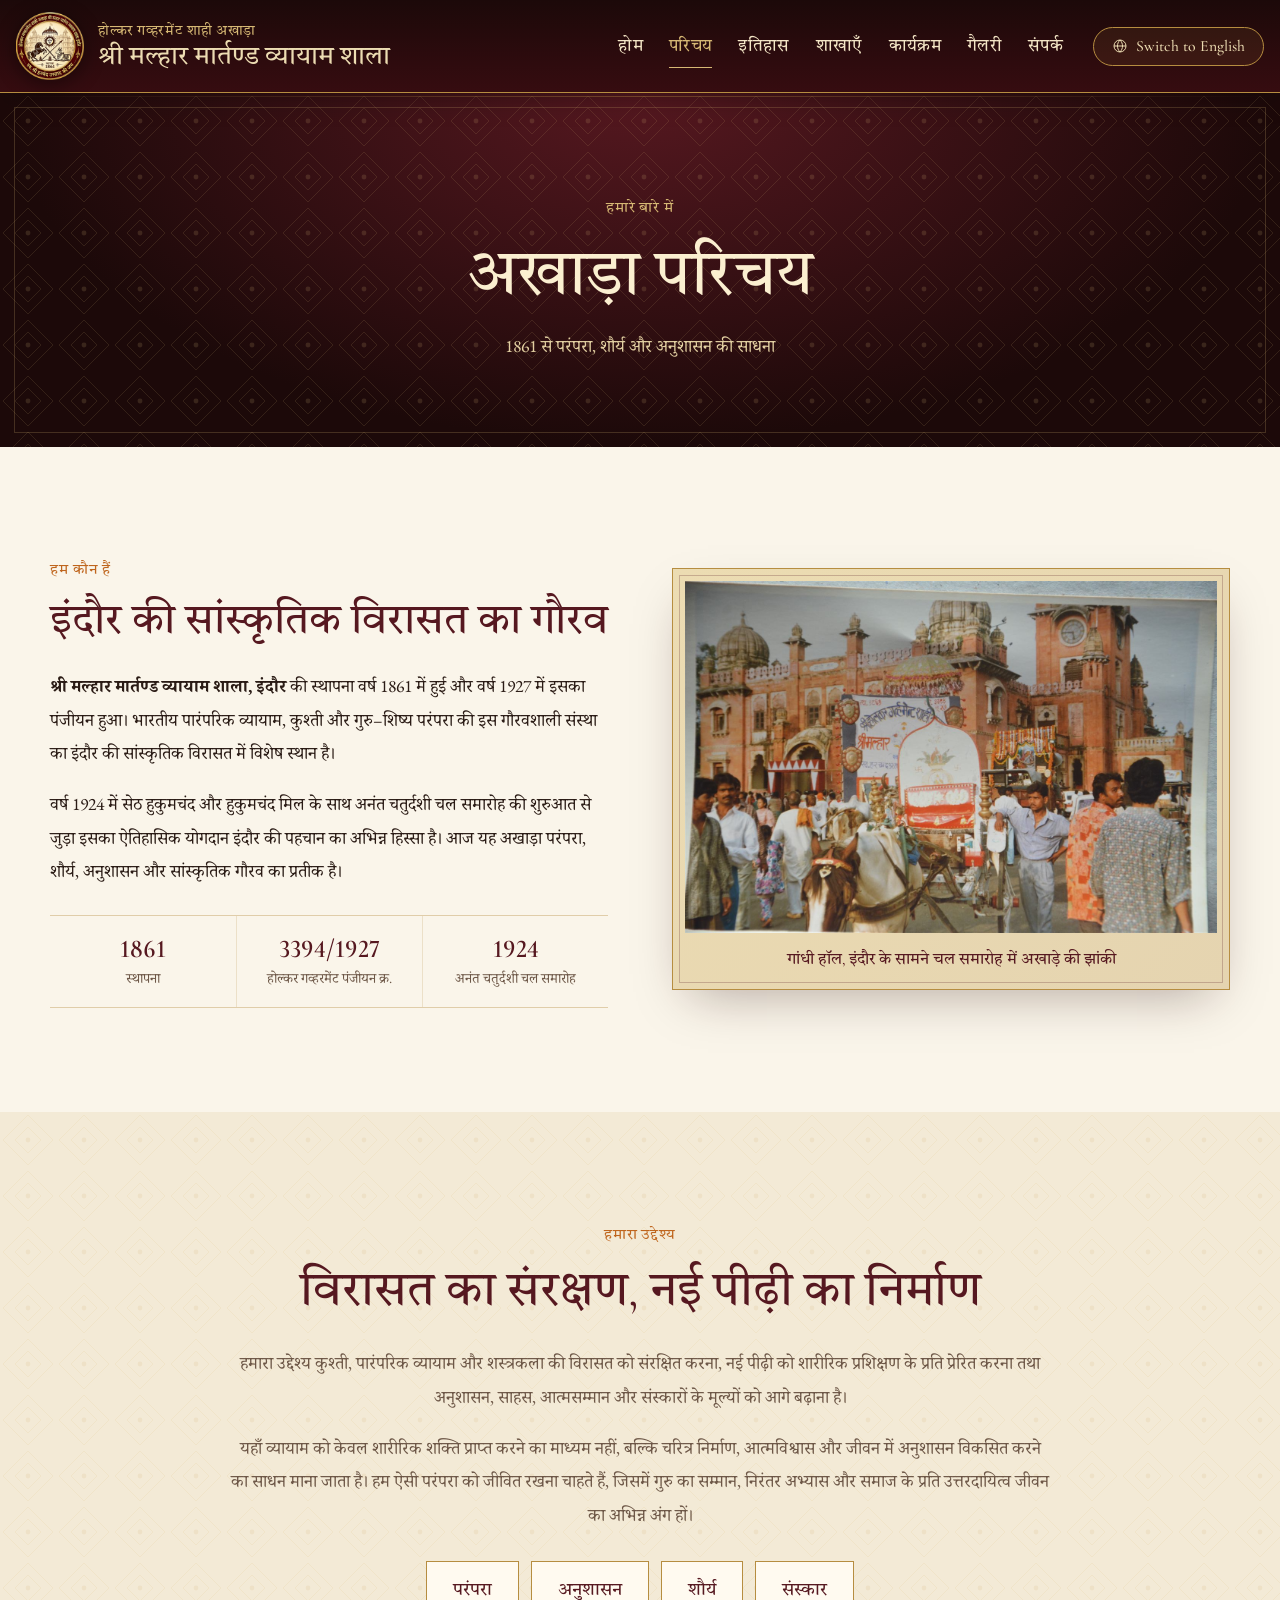
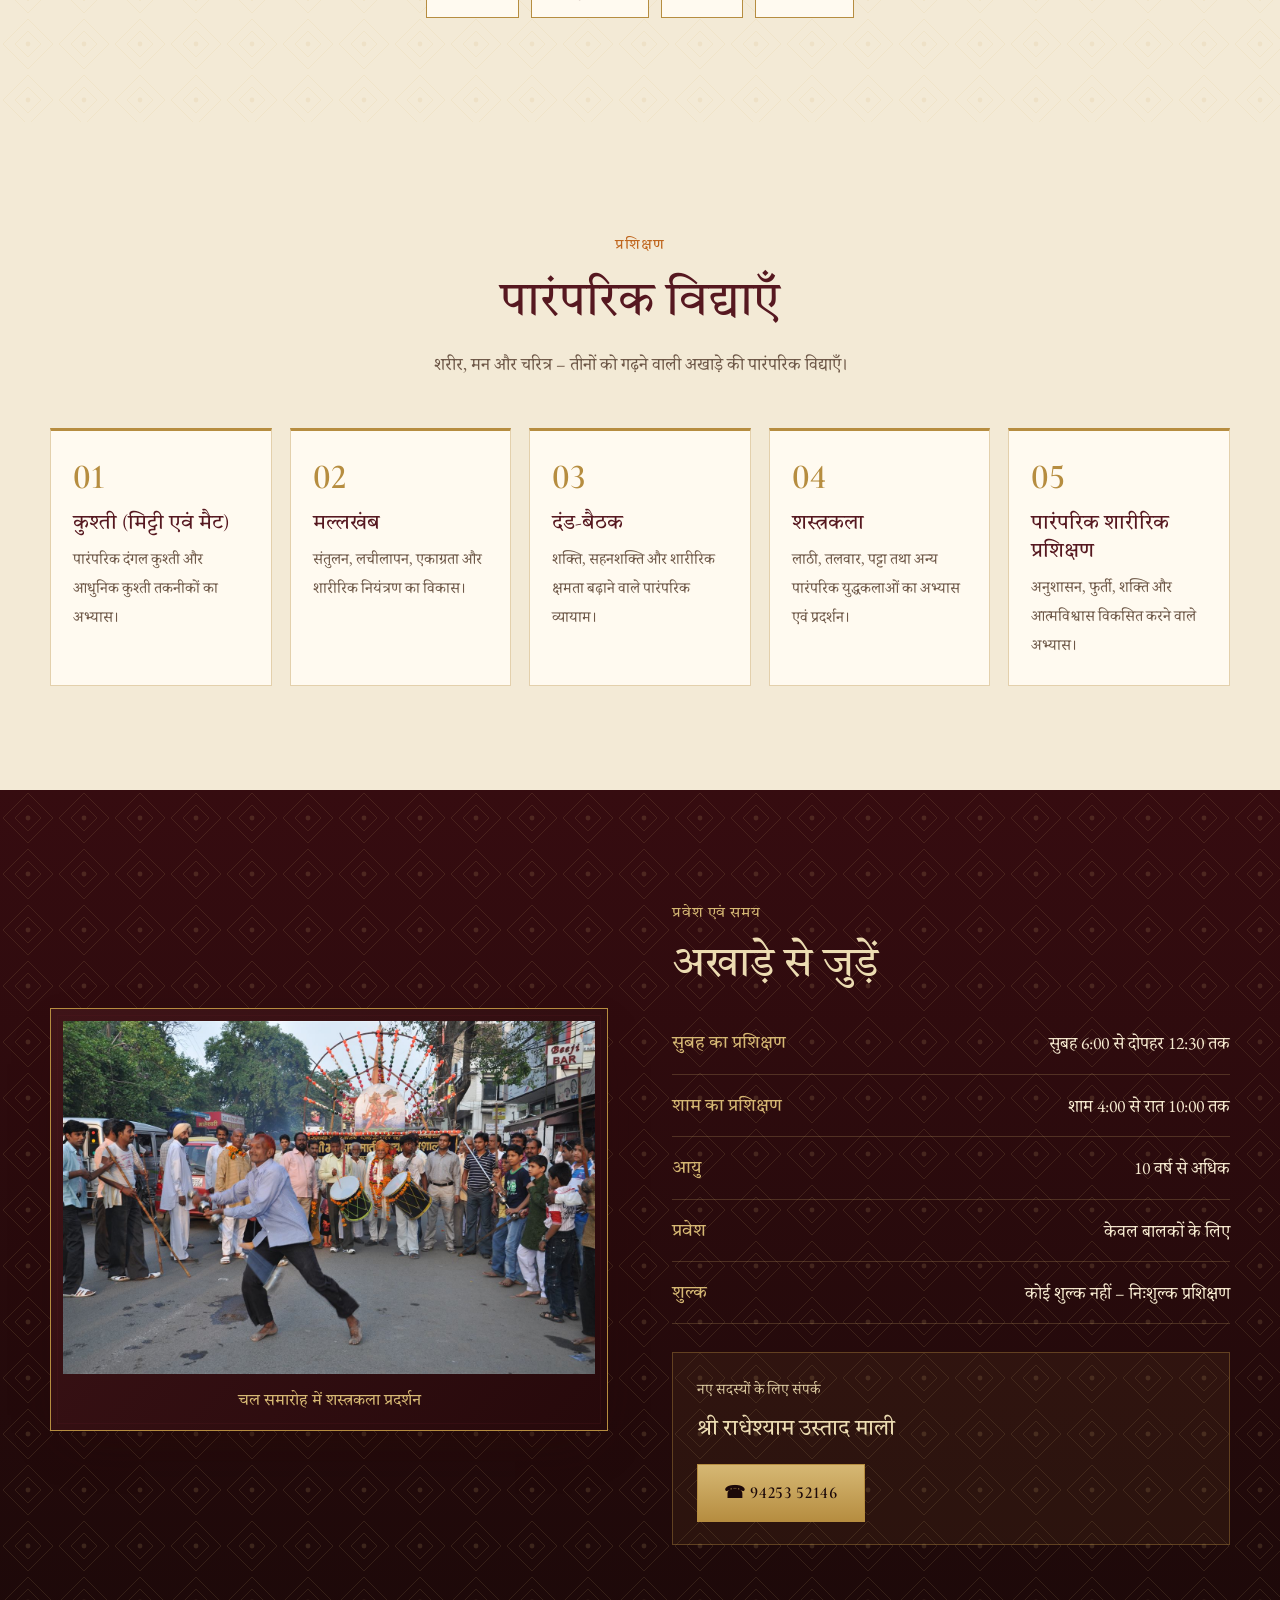
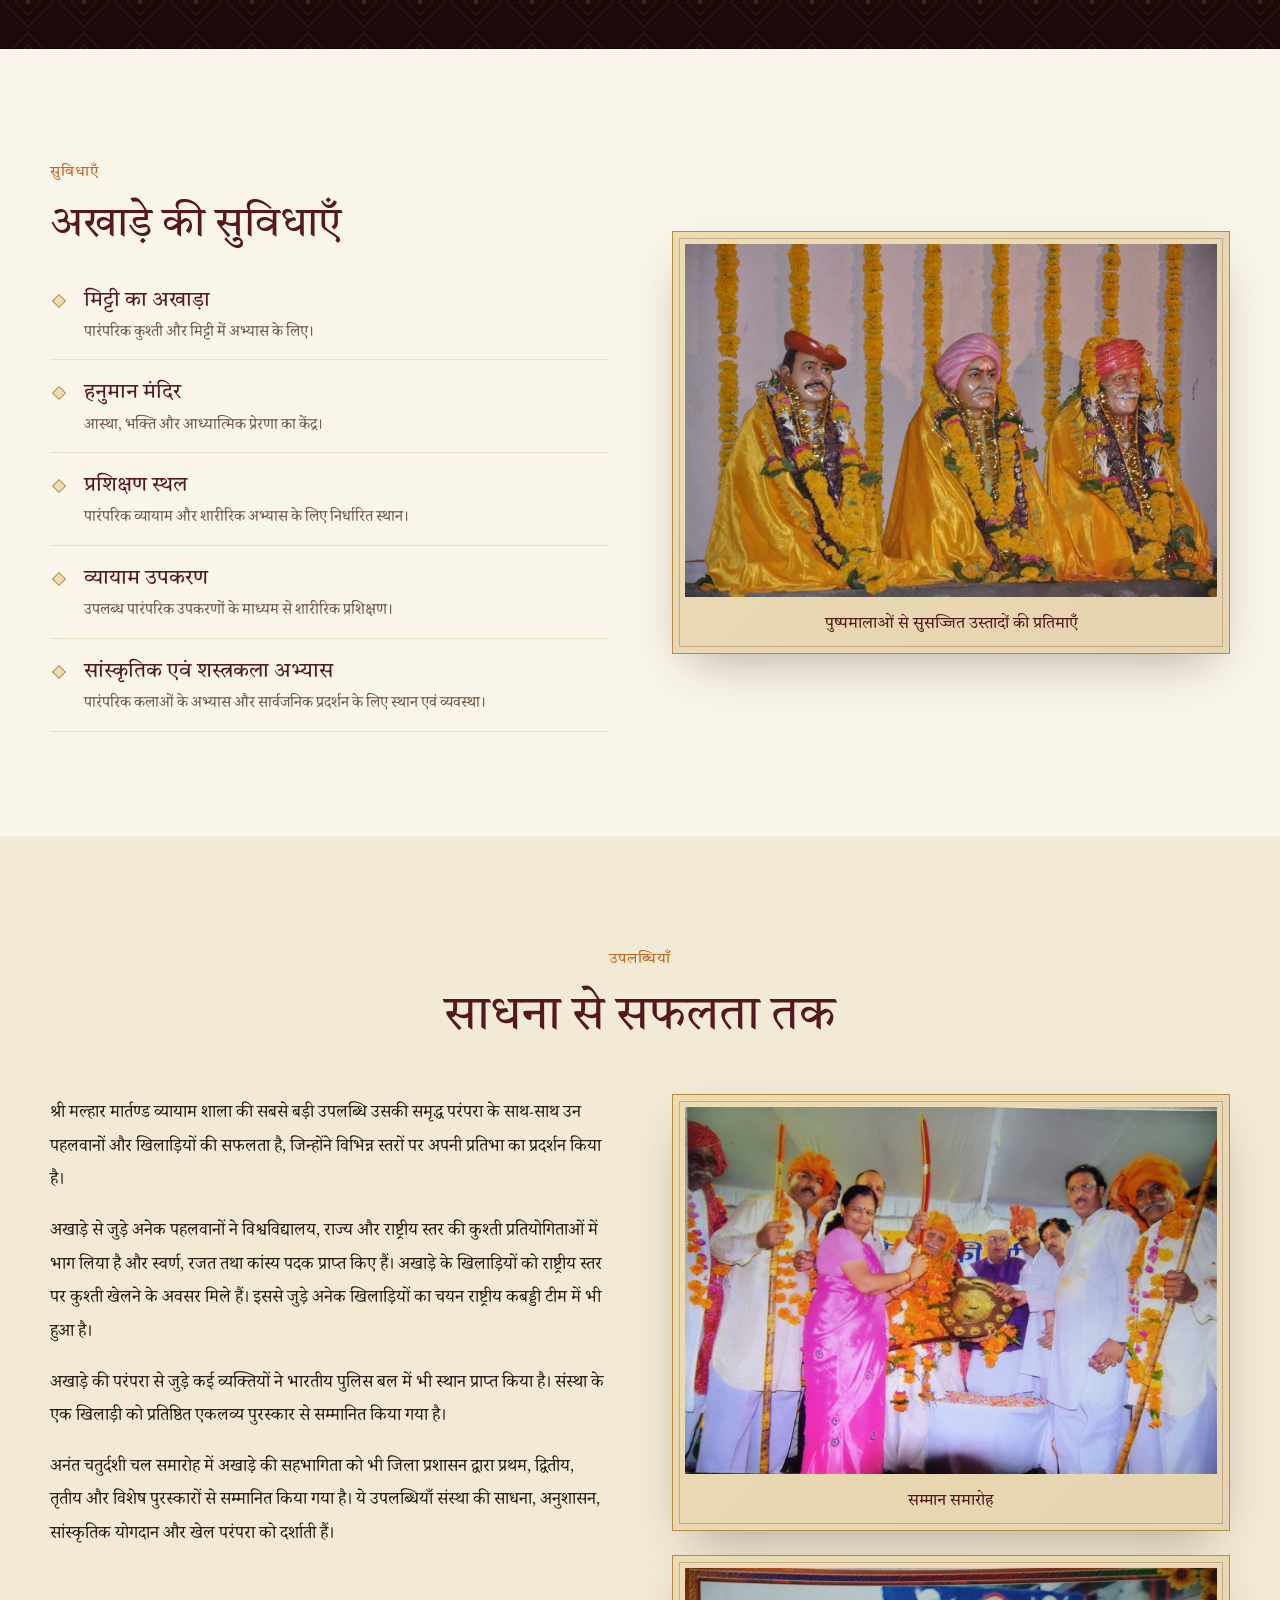
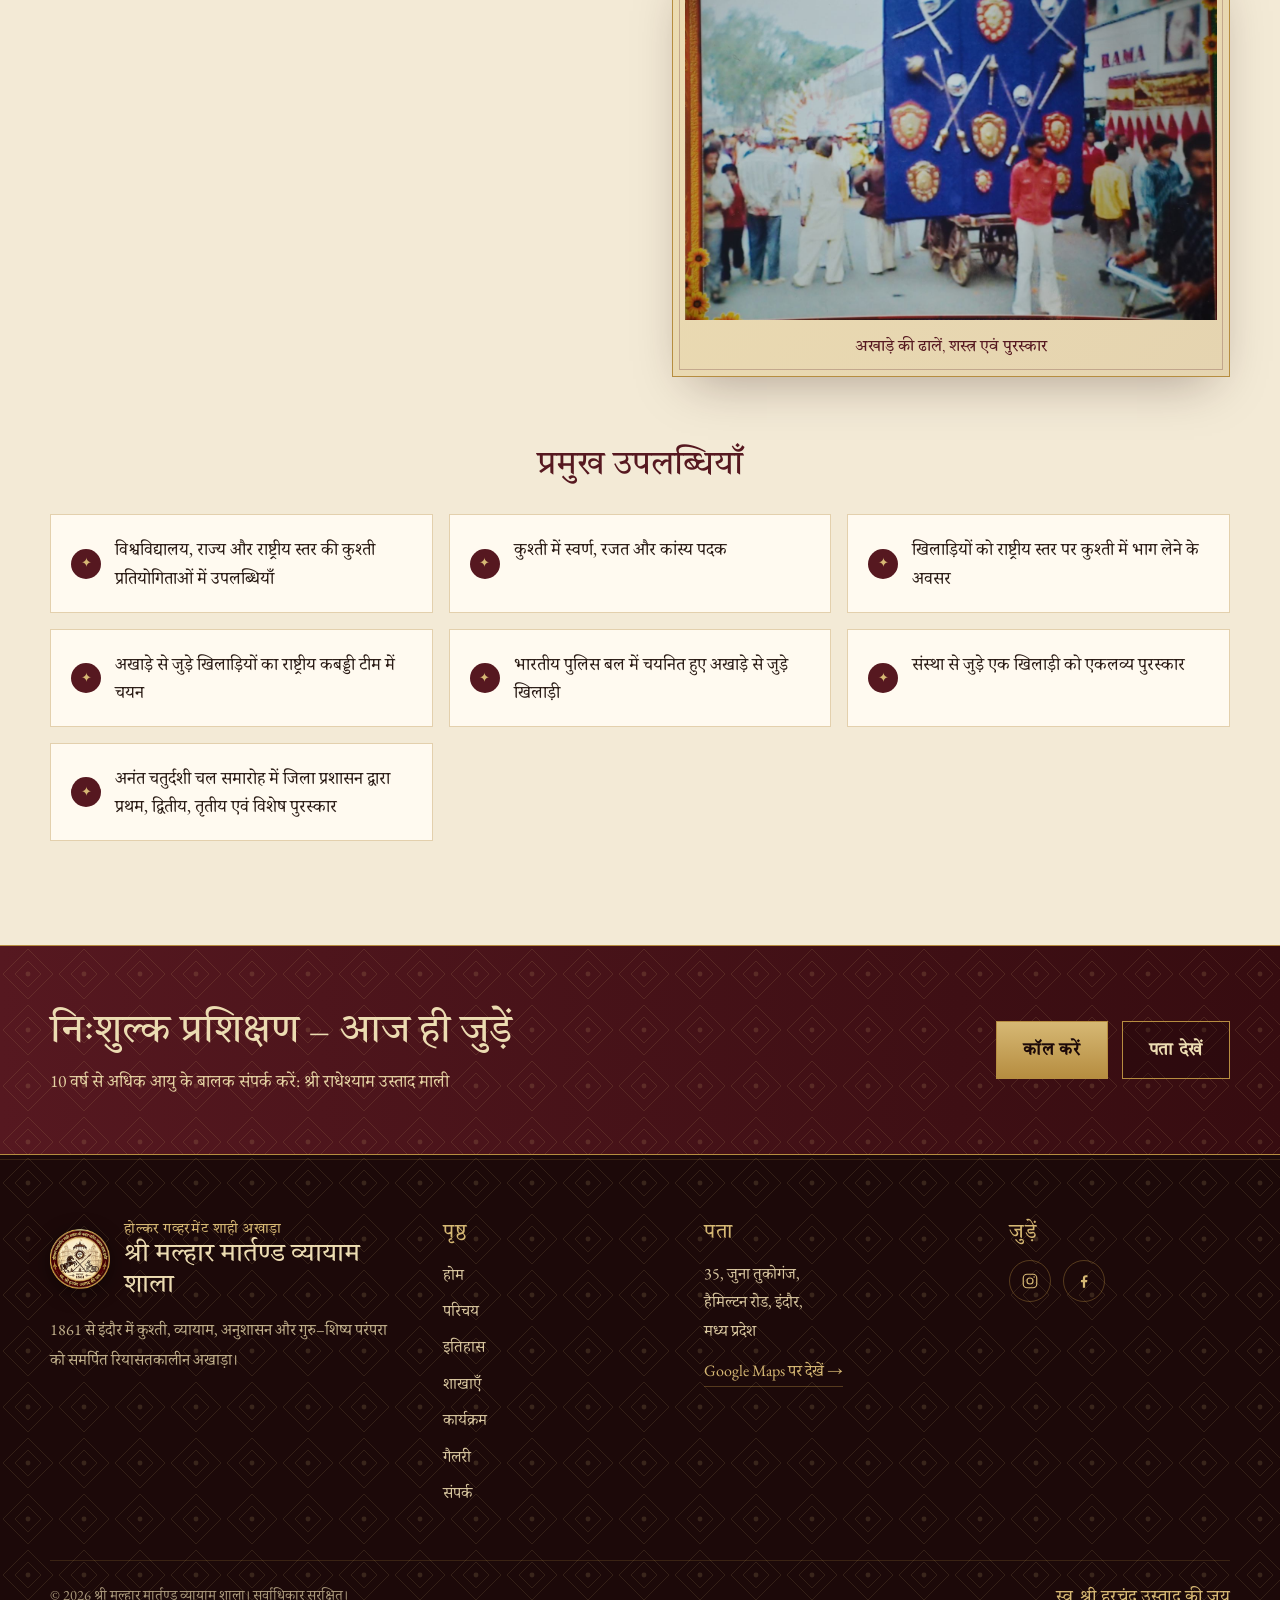
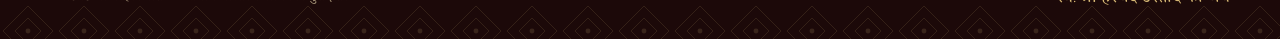
==== about.html @ b566fe7b "Add Shri Malhar Martand Vyayam Shala heritage website Co-Authored-By: Claude Opus 5.5 <noreply@anthr" ====
<!doctype html>
<html lang="hi">
<head>
<meta charset="utf-8">
<meta name="viewport" content="width=device-width, initial-scale=1">
<title>परिचय | About – Shri Malhar Martand Vyayam Shala, Indore</title>
<meta name="description" content="श्री मल्हार मार्तण्ड व्यायाम शाला का परिचय – अनुशासन, शक्ति और संस्कार की परंपरा। About the Holkar-era traditional akhada of Indore.">
<meta name="robots" content="index, follow">
<meta name="theme-color" content="#1c0909">
<meta property="og:type" content="website">
<meta property="og:site_name" content="Shri Malhar Martand Vyayam Shala">
<meta property="og:locale" content="hi_IN">
<meta property="og:locale:alternate" content="en_IN">
<meta property="og:title" content="परिचय | About – Shri Malhar Martand Vyayam Shala, Indore">
<meta property="og:description" content="श्री मल्हार मार्तण्ड व्यायाम शाला का परिचय – अनुशासन, शक्ति और संस्कार की परंपरा। About the Holkar-era traditional akhada of Indore.">
<meta property="og:image" content="assets/emblem.png">
<meta name="twitter:card" content="summary">
<link rel="icon" type="image/png" sizes="64x64" href="assets/emblem-64.png">
<link rel="apple-touch-icon" href="assets/emblem-192.png">
<script>try{var l=new URLSearchParams(location.search).get("lang")||localStorage.getItem("mmvs-language");if(l==="en")document.documentElement.lang="en"}catch(e){}</script>
<link rel="preconnect" href="https://fonts.googleapis.com">
<link rel="preconnect" href="https://fonts.gstatic.com" crossorigin>
<link href="https://fonts.googleapis.com/css2?family=Cormorant+Garamond:ital,wght@0,500;0,600;0,700;1,500&family=EB+Garamond:ital,wght@0,400;0,500;1,400&family=Noto+Serif+Devanagari:wght@400;500;600&family=Tiro+Devanagari+Hindi&display=swap" rel="stylesheet">
<link rel="stylesheet" href="assets/styles.css">
</head>
<body>
<a class="skip-link" href="#main"><span class="lang-hi">मुख्य सामग्री पर जाएँ</span><span class="lang-en">Skip to content</span></a>
<header class="site-header">
 <div class="header-inner">
  <a class="brand" href="index.html">
    <img src="assets/emblem-192.png" width="68" height="68" alt="श्री मल्हार मार्तण्ड व्यायाम शाला – Shri Malhar Martand Vyayam Shala">
    <span class="brand-name">
      <span class="brand-sub"><span class="lang-hi">होल्कर गव्हरमेंट शाही अखाड़ा</span><span class="lang-en">Holkar Government Shahi Akhada</span></span>
      <span class="brand-main"><span class="lang-hi">श्री मल्हार मार्तण्ड व्यायाम शाला</span><span class="lang-en">Shri Malhar Martand Vyayam Shala</span></span>
    </span>
  </a>
  <button class="menu-toggle" aria-expanded="false" aria-controls="site-nav" aria-label="Menu"><span></span><span></span><span></span></button>
  <nav id="site-nav" class="site-nav" aria-label="Main">
   <ul class="nav-list">
    <li><a href="index.html"><span class="lang-hi">होम</span><span class="lang-en">Home</span></a></li>
    <li><a href="about.html"><span class="lang-hi">परिचय</span><span class="lang-en">About</span></a></li>
    <li><a href="history.html"><span class="lang-hi">इतिहास</span><span class="lang-en">History</span></a></li>
    <li><a href="branches.html"><span class="lang-hi">शाखाएँ</span><span class="lang-en">Branches</span></a></li>
    <li><a href="events.html"><span class="lang-hi">कार्यक्रम</span><span class="lang-en">Events</span></a></li>
    <li><a href="gallery.html"><span class="lang-hi">गैलरी</span><span class="lang-en">Gallery</span></a></li>
    <li><a href="contact.html"><span class="lang-hi">संपर्क</span><span class="lang-en">Contact</span></a></li>
   </ul>
   <button class="lang-toggle" type="button" data-lang-toggle><svg viewBox="0 0 24 24" fill="none" stroke="currentColor" stroke-width="1.5" aria-hidden="true"><circle cx="12" cy="12" r="9"/><path d="M3 12h18M12 3c2.5 2.7 3.8 5.7 3.8 9s-1.3 6.3-3.8 9c-2.5-2.7-3.8-5.7-3.8-9S9.5 5.7 12 3z"/></svg><span class="lang-hi">Switch to English</span><span class="lang-en">हिंदी में देखें</span></button>
  </nav>
 </div>
</header>

<main id="main">
<section class="page-hero">
 <div class="container">
  <div class="eyebrow"><span class="lang-hi">हमारे बारे में</span><span class="lang-en">About Us</span></div>
  <h1><span class="lang-hi">अखाड़ा परिचय</span><span class="lang-en">About the Akhada</span></h1>
  <p><span class="lang-hi">1861 से परंपरा, शौर्य और अनुशासन की साधना</span><span class="lang-en">Devoted to tradition, valour and discipline since 1861</span></p>
 </div>
</section>

<section class="section">
 <div class="container grid-2">
  <div>
   <div class="eyebrow"><span class="lang-hi">हम कौन हैं</span><span class="lang-en">Who We Are</span></div>
   <h2><span class="lang-hi">इंदौर की सांस्कृतिक विरासत का गौरव</span><span class="lang-en">A Pride of Indore's Cultural Heritage</span></h2>
   <p><span class="lang-hi"><strong>श्री मल्हार मार्तण्ड व्यायाम शाला, इंदौर</strong> की स्थापना वर्ष 1861 में हुई और वर्ष 1927 में इसका पंजीयन हुआ। भारतीय पारंपरिक व्यायाम, कुश्ती और गुरु–शिष्य परंपरा की इस गौरवशाली संस्था का इंदौर की सांस्कृतिक विरासत में विशेष स्थान है।</span><span class="lang-en"><strong>Shri Malhar Martand Vyayam Shala, Indore</strong> was founded in 1861 and registered in 1927. This proud institution of traditional Indian physical culture, wrestling and the Guru–Shishya tradition holds a special place in Indore's cultural heritage.</span></p>
   <p><span class="lang-hi">वर्ष 1924 में सेठ हुकुमचंद और हुकुमचंद मिल के साथ अनंत चतुर्दशी चल समारोह की शुरुआत से जुड़ा इसका ऐतिहासिक योगदान इंदौर की पहचान का अभिन्न हिस्सा है। आज यह अखाड़ा परंपरा, शौर्य, अनुशासन और सांस्कृतिक गौरव का प्रतीक है।</span><span class="lang-en">Its historic role in starting the Anant Chaturdashi procession in 1924, together with Seth Hukumchand and the Hukumchand Mill, is an inseparable part of Indore's identity. Today the akhada stands as a symbol of tradition, valour, discipline and cultural pride.</span></p>
   <ul class="fact-row">
    <li><strong>1861</strong><span><span class="lang-hi">स्थापना</span><span class="lang-en">Founded</span></span></li>
    <li><strong>3394/1927</strong><span><span class="lang-hi">होल्कर गव्हरमेंट पंजीयन क्र.</span><span class="lang-en">Holkar Govt. Reg. No.</span></span></li>
    <li><strong>1924</strong><span><span class="lang-hi">अनंत चतुर्दशी चल समारोह</span><span class="lang-en">Anant Chaturdashi Procession</span></span></li>
   </ul>
  </div>
  <figure class="image-frame">
   <img src="assets/photos/gandhi-hall-chal-samaroh.jpg" width="1400" height="927" loading="lazy" alt="गांधी हॉल, इंदौर के सामने अखाड़े की झांकी और तांगा – The akhada's float in front of Gandhi Hall, Indore">
   <figcaption><span class="lang-hi">गांधी हॉल, इंदौर के सामने चल समारोह में अखाड़े की झांकी</span><span class="lang-en">The akhada's float at the procession in front of Gandhi Hall, Indore</span></figcaption>
  </figure>
 </div>
</section>

<section class="section mission">
 <div class="container">
  <div class="eyebrow"><span class="lang-hi">हमारा उद्देश्य</span><span class="lang-en">Our Mission</span></div>
  <h2><span class="lang-hi">विरासत का संरक्षण, नई पीढ़ी का निर्माण</span><span class="lang-en">Preserving a Heritage, Shaping a Generation</span></h2>
  <p><span class="lang-hi">हमारा उद्देश्य कुश्ती, पारंपरिक व्यायाम और शस्त्रकला की विरासत को संरक्षित करना, नई पीढ़ी को शारीरिक प्रशिक्षण के प्रति प्रेरित करना तथा अनुशासन, साहस, आत्मसम्मान और संस्कारों के मूल्यों को आगे बढ़ाना है।</span><span class="lang-en">Our aim is to preserve the heritage of wrestling, traditional exercise and shastra kala, to inspire the new generation towards physical training, and to carry forward the values of discipline, courage, self-respect and good character.</span></p>
  <p><span class="lang-hi">यहाँ व्यायाम को केवल शारीरिक शक्ति प्राप्त करने का माध्यम नहीं, बल्कि चरित्र निर्माण, आत्मविश्वास और जीवन में अनुशासन विकसित करने का साधन माना जाता है। हम ऐसी परंपरा को जीवित रखना चाहते हैं, जिसमें गुरु का सम्मान, निरंतर अभ्यास और समाज के प्रति उत्तरदायित्व जीवन का अभिन्न अंग हों।</span><span class="lang-en">Here, exercise is seen not merely as a means to physical strength but as a way to build character, confidence and discipline in life. We wish to keep alive a tradition in which respect for the guru, constant practice and responsibility towards society are an inseparable part of life.</span></p>
  <ul class="values">
   <li><span class="lang-hi">परंपरा</span><span class="lang-en">Tradition</span></li>
   <li><span class="lang-hi">अनुशासन</span><span class="lang-en">Discipline</span></li>
   <li><span class="lang-hi">शौर्य</span><span class="lang-en">Valour</span></li>
   <li><span class="lang-hi">संस्कार</span><span class="lang-en">Values</span></li>
  </ul>
 </div>
</section>

<section class="section section-alt">
 <div class="container">
  <div class="section-title">
   <div class="eyebrow"><span class="lang-hi">प्रशिक्षण</span><span class="lang-en">What We Teach</span></div>
   <h2><span class="lang-hi">पारंपरिक विद्याएँ</span><span class="lang-en">Traditional Disciplines</span></h2>
   <p><span class="lang-hi">शरीर, मन और चरित्र – तीनों को गढ़ने वाली अखाड़े की पारंपरिक विद्याएँ।</span><span class="lang-en">The akhada's traditional disciplines that shape body, mind and character.</span></p>
  </div>
  <div class="event-grid">
   <article class="event-card"><span class="event-no">01</span><h3><span class="lang-hi">कुश्ती (मिट्टी एवं मैट)</span><span class="lang-en">Kushti (Mitti &amp; Mat)</span></h3><p><span class="lang-hi">पारंपरिक दंगल कुश्ती और आधुनिक कुश्ती तकनीकों का अभ्यास।</span><span class="lang-en">Practice of traditional dangal wrestling and modern wrestling techniques.</span></p></article>
   <article class="event-card"><span class="event-no">02</span><h3><span class="lang-hi">मल्लखंब</span><span class="lang-en">Mallakhamb</span></h3><p><span class="lang-hi">संतुलन, लचीलापन, एकाग्रता और शारीरिक नियंत्रण का विकास।</span><span class="lang-en">Develops balance, flexibility, concentration and body control.</span></p></article>
   <article class="event-card"><span class="event-no">03</span><h3><span class="lang-hi">दंड-बैठक</span><span class="lang-en">Dand-Baithak</span></h3><p><span class="lang-hi">शक्ति, सहनशक्ति और शारीरिक क्षमता बढ़ाने वाले पारंपरिक व्यायाम।</span><span class="lang-en">Traditional exercises that build strength, stamina and physical capacity.</span></p></article>
   <article class="event-card"><span class="event-no">04</span><h3><span class="lang-hi">शस्त्रकला</span><span class="lang-en">Shastra Kala</span></h3><p><span class="lang-hi">लाठी, तलवार, पट्टा तथा अन्य पारंपरिक युद्धकलाओं का अभ्यास एवं प्रदर्शन।</span><span class="lang-en">Practice and display of lathi, sword, patta and other traditional martial arts.</span></p></article>
   <article class="event-card"><span class="event-no">05</span><h3><span class="lang-hi">पारंपरिक शारीरिक प्रशिक्षण</span><span class="lang-en">Traditional Physical Training</span></h3><p><span class="lang-hi">अनुशासन, फुर्ती, शक्ति और आत्मविश्वास विकसित करने वाले अभ्यास।</span><span class="lang-en">Exercises that build discipline, agility, strength and confidence.</span></p></article>
  </div>
 </div>
</section>

<section class="section section-dark" id="training">
 <div class="container grid-2">
  <figure class="image-frame">
   <img src="assets/photos/shastra-pradarshan-chal-samaroh.jpg" width="1400" height="930" loading="lazy" alt="चल समारोह में अखाड़े का शस्त्रकला प्रदर्शन – Shastra kala demonstration by the akhada during a procession">
   <figcaption><span class="lang-hi">चल समारोह में शस्त्रकला प्रदर्शन</span><span class="lang-en">Shastra kala demonstration during a procession</span></figcaption>
  </figure>
  <div>
   <div class="eyebrow"><span class="lang-hi">प्रवेश एवं समय</span><span class="lang-en">Training &amp; Admission</span></div>
   <h2><span class="lang-hi">अखाड़े से जुड़ें</span><span class="lang-en">Join the Akhada</span></h2>
   <dl class="info-list">
    <div><dt><span class="lang-hi">सुबह का प्रशिक्षण</span><span class="lang-en">Morning Training</span></dt><dd><span class="lang-hi">सुबह 6:00 से दोपहर 12:30 तक</span><span class="lang-en">6:00 AM – 12:30 PM</span></dd></div>
    <div><dt><span class="lang-hi">शाम का प्रशिक्षण</span><span class="lang-en">Evening Training</span></dt><dd><span class="lang-hi">शाम 4:00 से रात 10:00 तक</span><span class="lang-en">4:00 PM – 10:00 PM</span></dd></div>
    <div><dt><span class="lang-hi">आयु</span><span class="lang-en">Age</span></dt><dd><span class="lang-hi">10 वर्ष से अधिक</span><span class="lang-en">Above 10 years</span></dd></div>
    <div><dt><span class="lang-hi">प्रवेश</span><span class="lang-en">Admission</span></dt><dd><span class="lang-hi">केवल बालकों के लिए</span><span class="lang-en">Boys only</span></dd></div>
    <div><dt><span class="lang-hi">शुल्क</span><span class="lang-en">Fees</span></dt><dd><span class="lang-hi">कोई शुल्क नहीं – निःशुल्क प्रशिक्षण</span><span class="lang-en">No fees – training is free</span></dd></div>
   </dl>
   <div class="contact-person">
    <span class="lang-hi">नए सदस्यों के लिए संपर्क</span><span class="lang-en">Contact for new members</span>
    <strong><span class="lang-hi">श्री राधेश्याम उस्ताद माली</span><span class="lang-en">Shri Radheshyam Ustad Mali</span></strong>
    <a class="btn btn-primary" href="tel:+919425352146">☎ 94253 52146</a>
   </div>
  </div>
 </div>
</section>

<section class="section">
 <div class="container grid-2">
  <div>
   <div class="eyebrow"><span class="lang-hi">सुविधाएँ</span><span class="lang-en">Facilities</span></div>
   <h2><span class="lang-hi">अखाड़े की सुविधाएँ</span><span class="lang-en">At the Akhada</span></h2>
   <ul class="feature-list">
    <li><h3><span class="lang-hi">मिट्टी का अखाड़ा</span><span class="lang-en">Mitti Akhada</span></h3><p><span class="lang-hi">पारंपरिक कुश्ती और मिट्टी में अभ्यास के लिए।</span><span class="lang-en">For traditional wrestling and practice in the soil.</span></p></li>
    <li><h3><span class="lang-hi">हनुमान मंदिर</span><span class="lang-en">Hanuman Temple</span></h3><p><span class="lang-hi">आस्था, भक्ति और आध्यात्मिक प्रेरणा का केंद्र।</span><span class="lang-en">A centre of faith, devotion and spiritual inspiration.</span></p></li>
    <li><h3><span class="lang-hi">प्रशिक्षण स्थल</span><span class="lang-en">Training Ground</span></h3><p><span class="lang-hi">पारंपरिक व्यायाम और शारीरिक अभ्यास के लिए निर्धारित स्थान।</span><span class="lang-en">A dedicated space for traditional exercise and physical practice.</span></p></li>
    <li><h3><span class="lang-hi">व्यायाम उपकरण</span><span class="lang-en">Exercise Equipment</span></h3><p><span class="lang-hi">उपलब्ध पारंपरिक उपकरणों के माध्यम से शारीरिक प्रशिक्षण।</span><span class="lang-en">Physical training with the traditional equipment available.</span></p></li>
    <li><h3><span class="lang-hi">सांस्कृतिक एवं शस्त्रकला अभ्यास</span><span class="lang-en">Cultural &amp; Shastra Kala Practice</span></h3><p><span class="lang-hi">पारंपरिक कलाओं के अभ्यास और सार्वजनिक प्रदर्शन के लिए स्थान एवं व्यवस्था।</span><span class="lang-en">Space and arrangements for practising traditional arts and for public demonstrations.</span></p></li>
   </ul>
  </div>
  <figure class="image-frame">
   <img src="assets/photos/ustad-pratimayen.jpg" width="1400" height="930" loading="lazy" alt="पुष्पमालाओं से सजी उस्तादों की प्रतिमाएँ – Garlanded statues of the akhada's Ustads">
   <figcaption><span class="lang-hi">पुष्पमालाओं से सुसज्जित उस्तादों की प्रतिमाएँ</span><span class="lang-en">Garlanded statues of the akhada's Ustads</span></figcaption>
  </figure>
 </div>
</section>

<section class="section section-alt">
 <div class="container">
  <div class="section-title">
   <div class="eyebrow"><span class="lang-hi">उपलब्धियाँ</span><span class="lang-en">Achievements</span></div>
   <h2><span class="lang-hi">साधना से सफलता तक</span><span class="lang-en">From Dedication to Distinction</span></h2>
  </div>
  <div class="grid-2 align-start">
   <div>
    <p><span class="lang-hi">श्री मल्हार मार्तण्ड व्यायाम शाला की सबसे बड़ी उपलब्धि उसकी समृद्ध परंपरा के साथ-साथ उन पहलवानों और खिलाड़ियों की सफलता है, जिन्होंने विभिन्न स्तरों पर अपनी प्रतिभा का प्रदर्शन किया है।</span><span class="lang-en">The greatest achievement of Shri Malhar Martand Vyayam Shala, alongside its rich tradition, is the success of the wrestlers and athletes who have shown their talent at many levels.</span></p>
    <p><span class="lang-hi">अखाड़े से जुड़े अनेक पहलवानों ने विश्वविद्यालय, राज्य और राष्ट्रीय स्तर की कुश्ती प्रतियोगिताओं में भाग लिया है और स्वर्ण, रजत तथा कांस्य पदक प्राप्त किए हैं। अखाड़े के खिलाड़ियों को राष्ट्रीय स्तर पर कुश्ती खेलने के अवसर मिले हैं। इससे जुड़े अनेक खिलाड़ियों का चयन राष्ट्रीय कबड्डी टीम में भी हुआ है।</span><span class="lang-en">Many of the akhada's wrestlers have competed in university, state and national wrestling championships and won gold, silver and bronze medals. Its athletes have had the opportunity to wrestle at the national level, and several have also been selected for the national kabaddi team.</span></p>
    <p><span class="lang-hi">अखाड़े की परंपरा से जुड़े कई व्यक्तियों ने भारतीय पुलिस बल में भी स्थान प्राप्त किया है। संस्था के एक खिलाड़ी को प्रतिष्ठित एकलव्य पुरस्कार से सम्मानित किया गया है।</span><span class="lang-en">Many people from the akhada's tradition have also joined the Indian police forces. One of its athletes has been honoured with the prestigious Eklavya Award.</span></p>
    <p><span class="lang-hi">अनंत चतुर्दशी चल समारोह में अखाड़े की सहभागिता को भी जिला प्रशासन द्वारा प्रथम, द्वितीय, तृतीय और विशेष पुरस्कारों से सम्मानित किया गया है। ये उपलब्धियाँ संस्था की साधना, अनुशासन, सांस्कृतिक योगदान और खेल परंपरा को दर्शाती हैं।</span><span class="lang-en">The akhada's participation in the Anant Chaturdashi procession has also been honoured by the district administration with first, second, third and special prizes. These achievements reflect the institution's dedication, discipline, cultural contribution and sporting tradition.</span></p>
   </div>
   <div class="photo-stack">
    <figure class="image-frame">
     <img src="assets/photos/samman-samaroh.jpg" width="1400" height="965" loading="lazy" alt="सम्मान समारोह में अखाड़े के उस्ताद को ढाल और धनुष भेंट – The akhada's Ustad being felicitated with a shield and bow">
     <figcaption><span class="lang-hi">सम्मान समारोह</span><span class="lang-en">Felicitation ceremony</span></figcaption>
    </figure>
    <figure class="image-frame">
     <img src="assets/photos/puraskar-jhanki.jpg" width="1400" height="927" loading="lazy" alt="अखाड़े की ढालें, शस्त्र और पुरस्कार – The akhada's shields, weapons and trophies on display">
     <figcaption><span class="lang-hi">अखाड़े की ढालें, शस्त्र एवं पुरस्कार</span><span class="lang-en">The akhada's shields, weapons and trophies</span></figcaption>
    </figure>
   </div>
  </div>

  <h3 class="sub-title"><span class="lang-hi">प्रमुख उपलब्धियाँ</span><span class="lang-en">Key Achievements</span></h3>
  <ul class="achievement-grid">
   <li><span class="lang-hi">विश्वविद्यालय, राज्य और राष्ट्रीय स्तर की कुश्ती प्रतियोगिताओं में उपलब्धियाँ</span><span class="lang-en">Achievements in university, state and national wrestling championships</span></li>
   <li><span class="lang-hi">कुश्ती में स्वर्ण, रजत और कांस्य पदक</span><span class="lang-en">Gold, silver and bronze medals in wrestling</span></li>
   <li><span class="lang-hi">खिलाड़ियों को राष्ट्रीय स्तर पर कुश्ती में भाग लेने के अवसर</span><span class="lang-en">Athletes competing in wrestling at the national level</span></li>
   <li><span class="lang-hi">अखाड़े से जुड़े खिलाड़ियों का राष्ट्रीय कबड्डी टीम में चयन</span><span class="lang-en">Athletes selected for the national kabaddi team</span></li>
   <li><span class="lang-hi">भारतीय पुलिस बल में चयनित हुए अखाड़े से जुड़े खिलाड़ी</span><span class="lang-en">Athletes selected into the Indian police forces</span></li>
   <li><span class="lang-hi">संस्था से जुड़े एक खिलाड़ी को एकलव्य पुरस्कार</span><span class="lang-en">An Eklavya Award for one of the akhada's athletes</span></li>
   <li><span class="lang-hi">अनंत चतुर्दशी चल समारोह में जिला प्रशासन द्वारा प्रथम, द्वितीय, तृतीय एवं विशेष पुरस्कार</span><span class="lang-en">First, second, third and special prizes from the district administration at the Anant Chaturdashi procession</span></li>
  </ul>
 </div>
</section>

<section class="cta-band">
 <div class="container cta-inner">
  <div>
   <h2><span class="lang-hi">निःशुल्क प्रशिक्षण – आज ही जुड़ें</span><span class="lang-en">Free Training – Join Today</span></h2>
   <p><span class="lang-hi">10 वर्ष से अधिक आयु के बालक संपर्क करें: श्री राधेश्याम उस्ताद माली</span><span class="lang-en">Boys above 10 years may contact Shri Radheshyam Ustad Mali</span></p>
  </div>
  <div class="btns">
   <a class="btn btn-primary" href="tel:+919425352146"><span class="lang-hi">कॉल करें</span><span class="lang-en">Call Now</span></a>
   <a class="btn btn-ghost" href="contact.html"><span class="lang-hi">पता देखें</span><span class="lang-en">Find Us</span></a>
  </div>
 </div>
</section>
</main>

<footer class="site-footer">
 <div class="container footer-grid">
  <div class="footer-brand">
   <a class="brand" href="index.html">
    <img src="assets/emblem-192.png" width="60" height="60" alt="श्री मल्हार मार्तण्ड व्यायाम शाला – Shri Malhar Martand Vyayam Shala">
    <span class="brand-name">
      <span class="brand-sub"><span class="lang-hi">होल्कर गव्हरमेंट शाही अखाड़ा</span><span class="lang-en">Holkar Government Shahi Akhada</span></span>
      <span class="brand-main"><span class="lang-hi">श्री मल्हार मार्तण्ड व्यायाम शाला</span><span class="lang-en">Shri Malhar Martand Vyayam Shala</span></span>
    </span>
  </a>
   <p><span class="lang-hi">1861 से इंदौर में कुश्ती, व्यायाम, अनुशासन और गुरु–शिष्य परंपरा को समर्पित रियासतकालीन अखाड़ा।</span><span class="lang-en">A princely-era akhada of Indore, devoted since 1861 to wrestling, physical culture, discipline and the guru–shishya tradition.</span></p>
  </div>
  <div>
   <h3><span class="lang-hi">पृष्ठ</span><span class="lang-en">Explore</span></h3>
   <ul class="footer-links">
    <li><a href="index.html"><span class="lang-hi">होम</span><span class="lang-en">Home</span></a></li>
    <li><a href="about.html"><span class="lang-hi">परिचय</span><span class="lang-en">About</span></a></li>
    <li><a href="history.html"><span class="lang-hi">इतिहास</span><span class="lang-en">History</span></a></li>
    <li><a href="branches.html"><span class="lang-hi">शाखाएँ</span><span class="lang-en">Branches</span></a></li>
    <li><a href="events.html"><span class="lang-hi">कार्यक्रम</span><span class="lang-en">Events</span></a></li>
    <li><a href="gallery.html"><span class="lang-hi">गैलरी</span><span class="lang-en">Gallery</span></a></li>
    <li><a href="contact.html"><span class="lang-hi">संपर्क</span><span class="lang-en">Contact</span></a></li>
   </ul>
  </div>
  <div>
   <h3><span class="lang-hi">पता</span><span class="lang-en">Visit Us</span></h3>
   <address><span class="lang-hi">35, जुना तुकोगंज,<br>हैमिल्टन रोड, इंदौर,<br>मध्य प्रदेश</span><span class="lang-en">35, Juna Tukoganj,<br>Hamilton Road, Indore,<br>Madhya Pradesh</span></address>
   <a class="map-link" href="https://www.google.com/maps/place/Shri+Malhar+Martand+Vyayam+Shala/@22.7214293,75.8550685,803m/data=!3m1!1e3!4m6!3m5!1s0x3962fd0b6d2d205d:0x6fe27117b743ec80!8m2!3d22.7214299!4d75.8577579!16s%2Fg%2F11bxb9sckw" target="_blank" rel="noopener"><span class="lang-hi">Google Maps पर देखें →</span><span class="lang-en">View on Google Maps →</span></a>
  </div>
  <div>
   <h3><span class="lang-hi">जुड़ें</span><span class="lang-en">Follow</span></h3>
   <div class="social">
    <a href="https://www.instagram.com/malhar.martand.vyayamshala" target="_blank" rel="noopener" aria-label="Instagram"><svg viewBox="0 0 24 24" fill="none" stroke="currentColor" stroke-width="1.6" aria-hidden="true"><rect x="3" y="3" width="18" height="18" rx="5"/><circle cx="12" cy="12" r="4"/><circle cx="17.5" cy="6.5" r="1" fill="currentColor" stroke="none"/></svg></a>
    <a href="https://www.facebook.com/malharmartandvyayamshala" target="_blank" rel="noopener" aria-label="Facebook"><svg viewBox="0 0 24 24" fill="currentColor" aria-hidden="true"><path d="M13.5 21v-7.5h2.6l.4-3h-3V8.6c0-.9.3-1.5 1.6-1.5h1.6V4.4c-.3 0-1.2-.1-2.3-.1-2.3 0-3.9 1.4-3.9 4v2.2H8v3h2.5V21h3z"/></svg></a>
   </div>
  </div>
 </div>
 <div class="container footer-bottom">
  <span>© <span data-year>2026</span> <span class="lang-hi">श्री मल्हार मार्तण्ड व्यायाम शाला। सर्वाधिकार सुरक्षित।</span><span class="lang-en">Shri Malhar Martand Vyayam Shala. All rights reserved.</span></span>
  <span class="jay">स्व. श्री हरचंद उस्ताद की जय</span>
 </div>
</footer>
<script src="assets/site.js" defer></script>
</body>
</html>
---- assets/styles.css ----
/* ==========================================================
   Shri Malhar Martand Vyayam Shala — Heritage Design System
   Palette: oxblood, antique gold, ivory parchment
   ========================================================== */
:root{
  --night:#1c0909;
  --oxblood:#360c10;
  --maroon:#561820;
  --maroon-2:#712630;
  --gold:#b68d40;
  --gold-soft:#d6b874;
  --gold-pale:#ecdcb2;
  --ivory:#faf5ea;
  --parchment:#f3ead6;
  --sand:#e5d4b0;
  --ink:#2a1b15;
  --muted:#6d5747;
  --saffron:#bf651d;
  --line:rgba(182,141,64,.38);
  --line-soft:rgba(182,141,64,.2);
  --shadow:0 20px 50px -18px rgba(40,12,8,.35);
  --font-body:"EB Garamond","Noto Serif Devanagari","Nirmala UI",Georgia,serif;
  --font-display:"Cormorant Garamond","Tiro Devanagari Hindi","Noto Serif Devanagari",Georgia,serif;
  --header-h:92px;
  --jali:url("data:image/svg+xml,%3Csvg xmlns='http://www.w3.org/2000/svg' width='56' height='56' viewBox='0 0 56 56'%3E%3Cg fill='none' stroke='%23d6b874' stroke-opacity='.13'%3E%3Cpath d='M28 3 53 28 28 53 3 28Z'/%3E%3Cpath d='M28 15 41 28 28 41 15 28Z'/%3E%3C/g%3E%3Ccircle cx='28' cy='28' r='2.4' fill='%23d6b874' fill-opacity='.16'/%3E%3C/svg%3E");
}

/* ---------- Language switching (same element, show/hide) ---------- */
html[lang="hi"] .lang-en,
html[lang="en"] .lang-hi{display:none !important}

/* ---------- Base ---------- */
*,*::before,*::after{box-sizing:border-box}
html{scroll-behavior:smooth;-webkit-text-size-adjust:100%}
body{margin:0;background:var(--ivory);color:var(--ink);font-family:var(--font-body);font-size:1.12rem;line-height:1.75;text-rendering:optimizeLegibility;font-variant-numeric:lining-nums}
html[lang="hi"] body{font-size:1.1rem;line-height:1.9}
img{max-width:100%;height:auto;display:block}
a{color:inherit;text-decoration:none}
h1,h2,h3,h4{font-family:var(--font-display);font-weight:600;line-height:1.2;margin:0 0 .5em;color:var(--maroon)}
html[lang="hi"] :is(h1,h2,h3,h4){line-height:1.35;font-weight:400}
p{margin:0 0 1em}
:focus-visible{outline:2px solid var(--gold);outline-offset:3px}
.container{width:min(1180px,100% - 32px);margin-inline:auto}
.skip-link{position:absolute;left:-999px;top:8px;z-index:100;background:var(--gold);color:var(--night);padding:8px 14px}
.skip-link:focus{left:8px}

/* ---------- Header ---------- */
.site-header{position:sticky;top:0;z-index:50;background:linear-gradient(180deg,var(--night),var(--oxblood));border-bottom:1px solid var(--gold);box-shadow:0 10px 30px -12px rgba(0,0,0,.5)}
.site-header::after{content:"";position:absolute;left:0;right:0;bottom:-5px;height:1px;background:linear-gradient(90deg,transparent,var(--line),transparent)}
.header-inner{min-height:var(--header-h);display:flex;align-items:center;justify-content:space-between;gap:24px;width:min(1320px,100% - 32px);margin-inline:auto}
.brand{display:flex;align-items:center;gap:14px;min-width:0}
.brand img{width:68px;height:68px;flex:none;filter:drop-shadow(0 4px 10px rgba(0,0,0,.45))}
.brand-name{display:flex;flex-direction:column;min-width:0}
.brand-sub{font-family:var(--font-display);color:var(--gold-soft);font-size:.8rem;letter-spacing:.14em;text-transform:uppercase;line-height:1.4}
html[lang="hi"] .brand-sub{letter-spacing:.04em;font-size:.88rem}
.brand-main{font-family:var(--font-display);color:var(--gold-pale);font-size:1.7rem;font-weight:600;line-height:1.15;white-space:nowrap}
html[lang="hi"] .brand-main{font-weight:400;font-size:1.65rem}

.site-nav{display:flex;align-items:center;gap:18px}
.nav-list{display:flex;align-items:center;gap:2px;list-style:none;margin:0;padding:0}
.nav-list a{position:relative;display:block;padding:10px 12px;color:#f4e6c6;font-family:var(--font-display);font-size:1.08rem;font-weight:500;letter-spacing:.02em;transition:color .25s}
html[lang="hi"] .nav-list a{font-size:1.05rem;font-weight:400}
.nav-list a::after{content:"";position:absolute;left:12px;right:12px;bottom:4px;height:1px;background:var(--gold-soft);transform:scaleX(0);transition:transform .3s}
.nav-list a:hover,.nav-list a[aria-current="page"]{color:var(--gold-soft)}
.nav-list a:hover::after,.nav-list a[aria-current="page"]::after{transform:scaleX(1)}
.lang-toggle{display:inline-flex;align-items:center;gap:8px;padding:9px 18px;border:1px solid var(--gold);border-radius:999px;background:rgba(182,141,64,.1);color:var(--gold-pale);font:500 .98rem var(--font-display);cursor:pointer;white-space:nowrap;transition:background .25s,color .25s}
.lang-toggle:hover{background:var(--gold);color:var(--night)}
.lang-toggle svg{width:16px;height:16px;flex:none}

.menu-toggle{display:none;width:44px;height:44px;border:1px solid var(--line);background:transparent;border-radius:4px;cursor:pointer;padding:0;place-items:center}
.menu-toggle span{display:block;width:20px;height:1.5px;background:var(--gold-soft);margin:4px auto;transition:transform .3s,opacity .3s}
.menu-toggle[aria-expanded="true"] span:nth-child(1){transform:translateY(5.5px) rotate(45deg)}
.menu-toggle[aria-expanded="true"] span:nth-child(2){opacity:0}
.menu-toggle[aria-expanded="true"] span:nth-child(3){transform:translateY(-5.5px) rotate(-45deg)}

/* ---------- Ornament & type helpers ---------- */
.eyebrow{display:inline-block;font-family:var(--font-display);font-size:.82rem;font-weight:600;letter-spacing:.22em;text-transform:uppercase;color:var(--saffron);margin-bottom:.6em}
html[lang="hi"] .eyebrow{letter-spacing:.06em;font-size:.92rem;font-weight:400}
.ornament{display:flex;align-items:center;justify-content:center;gap:14px;color:var(--gold);margin:22px auto;font-size:.9rem}
.ornament::before,.ornament::after{content:"";width:min(110px,22vw);height:1px;background:linear-gradient(90deg,transparent,var(--gold))}
.ornament::after{transform:scaleX(-1)}

/* ---------- Buttons ---------- */
.btns{display:flex;gap:14px;flex-wrap:wrap;justify-content:center;margin-top:30px}
.btn{display:inline-flex;align-items:center;justify-content:center;gap:8px;padding:12px 26px;border:1px solid var(--gold);font-family:var(--font-display);font-size:1.05rem;font-weight:600;letter-spacing:.04em;transition:background .25s,color .25s,transform .25s}
.btn:hover{transform:translateY(-2px)}
.btn-primary{background:linear-gradient(180deg,var(--gold-soft),var(--gold));color:var(--night)}
.btn-primary:hover{background:var(--gold-pale)}
.btn-ghost{color:var(--gold-pale);background:rgba(0,0,0,.2)}
.btn-ghost:hover{background:var(--gold);color:var(--night)}
.section:not(.section-dark) .btn-ghost{color:var(--maroon);background:transparent}

/* ---------- Home hero ---------- */
.hero{position:relative;min-height:min(calc(100svh - var(--header-h)),880px);display:grid;place-items:center;overflow:hidden;background:var(--night);isolation:isolate}
.hero-bg{position:absolute;inset:0;z-index:-2;background:var(--jali) center/cover;opacity:.3}
.hero::before{content:"";position:absolute;inset:0;z-index:-1;background:radial-gradient(ellipse at center,rgba(28,9,9,.15),rgba(28,9,9,.6) 80%)}
.hero::after{content:"";position:absolute;inset:20px;border:1px solid rgba(214,184,116,.3);outline:1px solid rgba(214,184,116,.12);outline-offset:6px;pointer-events:none}
.hero-inner{position:relative;text-align:center;color:var(--gold-pale);max-width:1000px;padding:80px 24px}
.hero-emblem{width:clamp(140px,18vw,200px);height:auto;margin:0 auto 22px;filter:drop-shadow(0 14px 28px rgba(0,0,0,.55))}
.hero .eyebrow{color:var(--gold-soft)}
.hero h1{color:#fbefd0;font-size:clamp(2.1rem,5vw,4.2rem);margin:6px 0 4px;text-shadow:0 4px 24px rgba(0,0,0,.6)}
.hero h2{color:var(--gold-soft);font-size:clamp(1.1rem,2.3vw,1.6rem);font-weight:500;font-style:italic;margin:10px 0}
html[lang="hi"] .hero h2{font-style:normal}
.hero p{color:#e8d7ad;letter-spacing:.06em}

/* ---------- Inner page hero ---------- */
.page-hero{position:relative;padding:96px 0 84px;text-align:center;color:var(--gold-pale);background:var(--jali),radial-gradient(ellipse at top,var(--maroon),var(--night) 70%);overflow:hidden}
.page-hero::after{content:"";position:absolute;inset:14px;border:1px solid rgba(214,184,116,.22);pointer-events:none}
.page-hero .eyebrow{color:var(--gold-soft)}
.page-hero h1{color:#fbefd0;font-size:clamp(2.2rem,5vw,4rem);margin:0}
.page-hero p{color:#e3d0a2;margin:12px 0 0;font-style:italic}
html[lang="hi"] .page-hero p{font-style:normal}

/* ---------- Sections ---------- */
.section{padding:clamp(64px,9vw,104px) 0}
.section-alt{background:var(--parchment)}
.section-dark{background:var(--jali),linear-gradient(180deg,var(--oxblood),var(--night));color:#eedfbd}
.section-dark :is(h2,h3){color:var(--gold-pale)}
.section-title{text-align:center;max-width:780px;margin:0 auto 48px}
.section-title h2{font-size:clamp(2rem,4vw,3rem);margin-bottom:.3em}
.section-title p{color:var(--muted);margin:0}
.section-dark .section-title p{color:#d9c79e}
.section-dark .eyebrow{color:var(--gold-soft)}
.grid-2{display:grid;grid-template-columns:1fr 1fr;gap:clamp(32px,5vw,64px);align-items:center}
.grid-2 h2{font-size:clamp(1.9rem,3.4vw,2.6rem)}

.paper-card{background:linear-gradient(180deg,#fffaf0,#f8efdc);border:1px solid var(--line);box-shadow:var(--shadow);padding:clamp(22px,3vw,34px);position:relative;color:var(--ink)}
.paper-card::before{content:"";position:absolute;inset:6px;border:1px solid var(--line-soft);pointer-events:none}
.paper-card h3{color:var(--maroon)}

.image-frame{position:relative;padding:12px;background:linear-gradient(135deg,var(--gold-pale),var(--sand));border:1px solid var(--gold);box-shadow:var(--shadow)}
.image-frame::before{content:"";position:absolute;inset:6px;border:1px solid rgba(86,24,32,.25);pointer-events:none;z-index:1}
.image-frame img{width:100%;max-height:620px;object-fit:cover}

.heritage-quote{position:relative;margin:28px 0;padding:20px 26px 20px 30px;border-left:2px solid var(--gold);background:linear-gradient(90deg,rgba(182,141,64,.12),transparent);font-family:var(--font-display);font-size:1.3rem;font-style:italic;color:var(--maroon)}
html[lang="hi"] .heritage-quote{font-style:normal;font-size:1.2rem}

.stats{display:grid;grid-template-columns:repeat(auto-fit,minmax(200px,1fr));gap:1px;background:var(--line);border:1px solid var(--line)}
.stat{padding:34px 20px;text-align:center;background:var(--oxblood)}
.section:not(.section-dark) .stat{background:var(--ivory)}
.stat strong{display:block;font-family:var(--font-display);font-size:2.6rem;font-weight:600;color:var(--gold-soft);line-height:1.2}
.section:not(.section-dark) .stat strong{color:var(--maroon)}
.stat > span{font-size:.95rem;letter-spacing:.05em}

/* ---------- Timeline ---------- */
.timeline{position:relative;max-width:880px;margin:auto}
.timeline::before{content:"";position:absolute;left:50%;top:0;bottom:0;width:1px;background:linear-gradient(180deg,transparent,var(--gold),transparent)}
.timeline-item{position:relative;width:50%;padding:16px 44px}
.timeline-item:nth-child(even){margin-left:50%}
.timeline-dot{position:absolute;top:34px;width:13px;height:13px;transform:rotate(45deg);background:var(--gold);border:3px solid var(--ivory);box-shadow:0 0 0 1px var(--gold)}
.timeline-item:nth-child(odd) .timeline-dot{right:-6.5px}
.timeline-item:nth-child(even) .timeline-dot{left:-6.5px}

/* ---------- Gallery ---------- */
.gallery-grid{display:grid;grid-template-columns:repeat(auto-fit,minmax(280px,1fr));gap:20px}
.gallery-card{margin:0;position:relative;overflow:hidden;background:var(--night);border:1px solid var(--line);display:block}
.gallery-card img{width:100%;height:360px;object-fit:cover;transition:transform .7s ease,opacity .4s}
.gallery-card:hover img{transform:scale(1.05);opacity:.85}
.gallery-caption{position:absolute;left:0;right:0;bottom:0;padding:40px 16px 14px;text-align:center;color:var(--gold-pale);font-family:var(--font-display);font-size:1.15rem;background:linear-gradient(transparent,rgba(28,9,9,.92))}

/* ---------- Branches / contact ---------- */
.branch-grid{display:grid;grid-template-columns:repeat(auto-fill,minmax(320px,1fr));gap:18px}
.branch{display:flex;gap:16px;align-items:flex-start;padding:22px 24px;background:#fffaf0;border:1px solid var(--line);transition:border-color .25s,box-shadow .25s}
.branch:hover{border-color:var(--gold);box-shadow:var(--shadow)}
.branch-mark{color:var(--gold);font-size:1.2rem;line-height:1.6}
.contact-grid{display:grid;grid-template-columns:1fr 1fr;gap:28px}

/* ---------- Footer ---------- */
.site-footer{position:relative;background:var(--jali),var(--night);color:#d8c69f;border-top:1px solid var(--gold);padding-top:64px;font-size:1rem}
.site-footer::before{content:"";position:absolute;left:0;right:0;top:4px;height:1px;background:var(--line-soft)}
.footer-grid{display:grid;grid-template-columns:1.6fr 1fr 1.2fr 1fr;gap:40px}
.footer-brand .brand{margin-bottom:16px}
.footer-brand .brand img{width:60px;height:60px}
.footer-brand .brand-main{font-size:1.35rem;white-space:normal}
.footer-brand p{color:#bfae8a;max-width:360px}
.site-footer h3{font-size:1.25rem;color:var(--gold-soft);margin-bottom:14px;letter-spacing:.04em}
.footer-links{list-style:none;margin:0;padding:0;display:grid;gap:6px}
.footer-links a,.site-footer address a{transition:color .2s}
.footer-links a:hover,.site-footer address a:hover{color:var(--gold-pale)}
.site-footer address{font-style:normal;line-height:1.8}
.map-link{display:inline-block;margin-top:10px;color:var(--gold-soft);border-bottom:1px solid var(--line)}
.social{display:flex;gap:12px;margin-top:4px}
.social a{display:grid;place-items:center;width:42px;height:42px;border:1px solid var(--line);border-radius:50%;color:var(--gold-soft);transition:background .25s,color .25s}
.social a:hover{background:var(--gold);color:var(--night)}
.social svg{width:18px;height:18px}
.footer-bottom{display:flex;justify-content:space-between;flex-wrap:wrap;gap:10px;margin-top:52px;padding:20px 0 26px;border-top:1px solid var(--line-soft);font-size:.9rem;color:#a8977a}
.footer-bottom .jay{font-family:var(--font-display);color:var(--gold-soft);font-size:1.05rem}

/* ---------- Reveal on scroll ---------- */
.reveal{opacity:0;transform:translateY(24px);transition:opacity .8s ease,transform .8s ease}
.reveal.is-visible{opacity:1;transform:none}
@media (prefers-reduced-motion:reduce){
  html{scroll-behavior:auto}
  .reveal{opacity:1;transform:none;transition:none}
  *{transition:none !important}
}

/* ---------- Responsive ---------- */
@media (max-width:1240px){
  .menu-toggle{display:grid}
  .site-nav{position:fixed;top:var(--header-h);left:0;right:0;bottom:0;flex-direction:column;align-items:stretch;gap:0;padding:12px 24px 32px;background:var(--jali),var(--night);overflow-y:auto;transform:translateX(100%);visibility:hidden;transition:transform .35s ease,visibility .35s}
  .site-nav.open{transform:none;visibility:visible}
  .nav-list{flex-direction:column;align-items:stretch}
  .nav-list a{padding:14px 4px;font-size:1.25rem;border-bottom:1px solid var(--line-soft)}
  .nav-list a::after{display:none}
  .lang-toggle{margin-top:24px;justify-content:center;padding:12px 18px}
  body.nav-open{overflow:hidden}
}
@media (max-width:900px){
  .grid-2,.contact-grid{grid-template-columns:1fr}
  .footer-grid{grid-template-columns:1fr 1fr}
  .footer-brand{grid-column:1 / -1}
  .timeline::before{left:8px}
  .timeline-item,.timeline-item:nth-child(even){width:100%;margin:0;padding:14px 0 14px 38px}
  .timeline-dot,.timeline-item:nth-child(odd) .timeline-dot,.timeline-item:nth-child(even) .timeline-dot{left:2px;right:auto}
}
@media (max-width:600px){
  :root{--header-h:76px}
  .brand{gap:10px}
  .brand img{width:52px;height:52px}
  .brand-sub{font-size:.62rem;letter-spacing:.08em}
  html[lang="hi"] .brand-sub{font-size:.74rem}
  .brand-main,html[lang="hi"] .brand-main{font-size:1.12rem;white-space:normal}
  .footer-grid{grid-template-columns:1fr}
  .footer-bottom{flex-direction:column}
  .hero::after{inset:10px}
  .gallery-card img{height:300px}
}

/* ---------- Home: hero details ---------- */
.hero-tagline{font-family:var(--font-display);font-size:clamp(1.25rem,2.6vw,1.85rem);font-style:italic;color:var(--gold-soft) !important;margin:12px 0 0;letter-spacing:.01em !important}
html[lang="hi"] .hero-tagline{font-style:normal}
.hero-meta{font-family:var(--font-display);font-size:1.02rem;letter-spacing:.2em !important;text-transform:uppercase;margin:0}
html[lang="hi"] .hero-meta{letter-spacing:.06em !important}

/* ---------- Home: lineage ---------- */
.lineage{list-style:none;margin:0;padding:0;display:grid;grid-template-columns:repeat(4,1fr);gap:24px;position:relative;counter-reset:gen}
.lineage::before{content:"";position:absolute;top:46px;left:12.5%;right:12.5%;height:1px;background:linear-gradient(90deg,var(--gold),var(--gold-soft),var(--gold))}
.lineage-item{position:relative;text-align:center;padding:0 8px}
.lineage-medal{position:relative;width:92px;height:92px;margin:0 auto 18px;display:grid;place-items:center;border-radius:50%;background:radial-gradient(circle at 35% 30%,var(--maroon-2),var(--oxblood));border:2px solid var(--gold);box-shadow:0 0 0 5px var(--parchment),0 0 0 6px var(--line),var(--shadow);color:var(--gold-pale);font-family:"Tiro Devanagari Hindi",serif;font-size:2rem;line-height:1}
.lineage-role{display:block;font-family:var(--font-display);font-size:.85rem;letter-spacing:.14em;text-transform:uppercase;color:var(--saffron);margin-bottom:6px}
html[lang="hi"] .lineage-role{letter-spacing:.03em;font-size:.95rem}
.lineage-item h3{font-size:1.35rem;margin:0}
.lineage-item.is-current .lineage-medal{background:radial-gradient(circle at 35% 30%,var(--gold-soft),var(--gold));color:var(--night);border-color:var(--maroon)}

/* ---------- Home: events ---------- */
.event-grid{display:grid;grid-template-columns:repeat(auto-fit,minmax(200px,1fr));gap:18px}
.event-card{position:relative;padding:28px 22px 24px;background:#fffaf0;border:1px solid var(--line);border-top:3px solid var(--gold);transition:transform .3s,box-shadow .3s}
.event-card:hover{transform:translateY(-4px);box-shadow:var(--shadow)}
.event-no{display:block;font-family:var(--font-display);font-size:2.2rem;font-weight:600;line-height:1;color:var(--gold);margin-bottom:14px}
.event-card h3{font-size:1.3rem;margin-bottom:.4em}
.event-card p{font-size:.96rem;color:var(--muted);margin:0}

/* ---------- CTA band ---------- */
.cta-band{background:var(--jali),linear-gradient(90deg,var(--maroon),var(--oxblood));color:var(--gold-pale);padding:56px 0;border-top:1px solid var(--gold)}
.cta-inner{display:flex;align-items:center;justify-content:space-between;gap:28px;flex-wrap:wrap}
.cta-band h2{color:var(--gold-pale);font-size:clamp(1.8rem,3.5vw,2.5rem);margin:0 0 .2em}
.cta-band p{margin:0;color:#e3d0a2}
.cta-band .btns{margin-top:0}

@media (max-width:900px){
  .lineage{grid-template-columns:1fr 1fr;row-gap:40px}
  .lineage::before{display:none}
}
@media (max-width:600px){
  .lineage{grid-template-columns:1fr}
  .cta-inner{flex-direction:column;align-items:flex-start}
}

/* ---------- Figures ---------- */
figure.image-frame{margin:0}
.image-frame figcaption{position:relative;z-index:2;padding:12px 6px 2px;text-align:center;font-family:var(--font-display);font-style:italic;font-size:1.02rem;color:var(--maroon)}
html[lang="hi"] .image-frame figcaption{font-style:normal;font-size:.98rem}
.grid-2.align-start{align-items:start}
.photo-stack{display:grid;gap:24px}
.sub-title{text-align:center;font-size:clamp(1.6rem,3vw,2.1rem);margin:64px 0 28px}

/* ---------- About: facts ---------- */
.fact-row{list-style:none;margin:28px 0 0;padding:0;display:grid;grid-template-columns:repeat(3,1fr);border-top:1px solid var(--line);border-bottom:1px solid var(--line)}
.fact-row li{padding:18px 10px;text-align:center}
.fact-row li + li{border-left:1px solid var(--line-soft)}
.fact-row strong{display:block;font-family:var(--font-display);font-size:1.6rem;font-weight:600;color:var(--maroon);line-height:1.2}
.fact-row li > span{font-size:.88rem;color:var(--muted);line-height:1.4;display:block;margin-top:4px}

/* ---------- About: training ---------- */
.info-list{margin:8px 0 28px;padding:0}
.info-list > div{display:flex;justify-content:space-between;gap:20px;padding:14px 0;border-bottom:1px solid rgba(214,184,116,.22)}
.info-list dt{color:var(--gold-soft);font-family:var(--font-display);font-size:1.1rem}
.info-list dd{margin:0;text-align:right;color:#f6ead0}
.contact-person{display:flex;flex-direction:column;align-items:flex-start;gap:4px;padding:22px 24px;border:1px solid var(--line);background:rgba(182,141,64,.08)}
.contact-person > span{font-size:.92rem;color:#d9c79e}
.contact-person strong{font-family:var(--font-display);font-size:1.4rem;font-weight:500;color:var(--gold-pale);margin-bottom:10px}
.section-dark .image-frame{background:linear-gradient(135deg,#3f1418,#26090b)}
.section-dark .image-frame figcaption{color:var(--gold-soft)}

/* ---------- About: facilities ---------- */
.feature-list{list-style:none;margin:10px 0 0;padding:0;display:grid;gap:4px}
.feature-list li{position:relative;padding:14px 0 14px 34px;border-bottom:1px solid var(--line-soft)}
.feature-list li::before{content:"";position:absolute;left:4px;top:24px;width:10px;height:10px;transform:rotate(45deg);border:1px solid var(--gold);background:var(--gold-pale)}
.feature-list h3{font-size:1.3rem;margin:0 0 2px}
.feature-list p{margin:0;color:var(--muted);font-size:.98rem}

/* ---------- About: achievements ---------- */
.achievement-grid{list-style:none;margin:0;padding:0;display:grid;grid-template-columns:repeat(auto-fit,minmax(300px,1fr));gap:16px}
.achievement-grid li{position:relative;padding:20px 22px 20px 64px;background:#fffaf0;border:1px solid var(--line);line-height:1.6}
.achievement-grid li::before{content:"✦";position:absolute;left:20px;top:50%;transform:translateY(-50%);width:30px;height:30px;display:grid;place-items:center;border-radius:50%;background:var(--maroon);color:var(--gold-soft);font-size:.8rem}

@media (max-width:600px){
  .fact-row{grid-template-columns:1fr}
  .fact-row li + li{border-left:0;border-top:1px solid var(--line-soft)}
  .info-list > div{flex-direction:column;gap:2px}
  .info-list dd{text-align:left}
}

/* ---------- History ---------- */
.frame-portrait{max-width:440px;justify-self:center}
.callout{position:relative;padding:34px 32px;border:1px solid var(--gold);background:rgba(182,141,64,.08)}
.callout::before{content:"";position:absolute;inset:6px;border:1px solid var(--line-soft);pointer-events:none}
.callout strong{display:block;font-family:var(--font-display);font-size:3.4rem;font-weight:600;line-height:1;color:var(--gold-soft);margin-bottom:14px}
.callout p{margin:0;font-size:1.12rem;color:#f2e4c4}
.timeline-year{display:block;font-family:var(--font-display);font-size:2rem;font-weight:600;line-height:1.1;color:var(--gold);margin-bottom:4px}
.timeline .paper-card h3{font-size:1.35rem;margin-bottom:.3em}
.timeline .paper-card p{margin:0;color:var(--muted)}
.guru-grid{display:grid;grid-template-columns:repeat(auto-fit,minmax(250px,1fr));gap:22px}
.guru-card{position:relative;text-align:center;padding:34px 24px 28px;background:#fffaf0;border:1px solid var(--line);transition:box-shadow .3s,transform .3s}
.guru-card:hover{box-shadow:var(--shadow);transform:translateY(-4px)}
.guru-card h3{font-size:1.35rem;margin:0 0 12px}
.guru-card p{font-size:.98rem;color:var(--muted);margin:0;text-align:left}
.guru-card.is-current{border-color:var(--gold);background:linear-gradient(180deg,#fff6df,#fffaf0)}
.guru-card.is-current .lineage-medal{background:radial-gradient(circle at 35% 30%,var(--gold-soft),var(--gold));color:var(--night);border-color:var(--maroon)}
.guru-card .lineage-medal{box-shadow:0 0 0 5px #fffaf0,0 0 0 6px var(--line)}
.heritage-close,.mission{text-align:center;background:var(--jali),var(--parchment)}
.heritage-close .container,.mission .container{max-width:820px}
.heritage-close img{margin:0 auto 18px}
.heritage-close h2,.mission h2{font-size:clamp(2rem,4vw,3rem)}
.heritage-close .lead{font-family:var(--font-display);font-size:1.4rem;font-style:italic;color:var(--maroon)}
html[lang="hi"] .heritage-close .lead{font-style:normal;font-size:1.3rem}
.heritage-close .motto{font-family:var(--font-display);font-size:1.15rem;letter-spacing:.06em;color:var(--saffron);margin:0}
.mission p{color:var(--muted)}
.values{list-style:none;margin:30px 0 0;padding:0;display:flex;justify-content:center;flex-wrap:wrap;gap:12px}
.values li{padding:10px 26px;border:1px solid var(--gold);background:#fffaf0;font-family:var(--font-display);font-size:1.15rem;color:var(--maroon)}

/* ---------- Branches ---------- */
.visually-hidden{position:absolute;width:1px;height:1px;overflow:hidden;clip:rect(0 0 0 0);white-space:nowrap}
.sub-title-top{margin-top:0}
.branch-featured{display:grid;grid-template-columns:repeat(auto-fit,minmax(300px,1fr));gap:22px}
.branch-card{position:relative;display:flex;flex-direction:column;padding:30px 26px 24px;background:linear-gradient(180deg,#fffaf0,#f8efdc);border:1px solid var(--line);border-top:3px solid var(--gold);transition:transform .3s,box-shadow .3s}
.branch-card:hover{transform:translateY(-4px);box-shadow:var(--shadow)}
.branch-no{position:absolute;top:18px;right:22px;font-family:var(--font-display);font-size:1.9rem;font-weight:600;color:rgba(182,141,64,.45);line-height:1}
.branch-card h3{font-size:1.35rem;margin:0 40px 10px 0}
.branch-area{display:flex;align-items:flex-start;gap:6px;color:var(--muted);font-size:.96rem;margin:0}
.branch-area svg{width:16px;height:16px;flex:none;margin-top:.35em;color:var(--saffron)}
.branch-map{margin-top:auto;padding-top:18px;font-family:var(--font-display);font-size:1rem;color:var(--maroon);border-bottom:1px solid transparent;align-self:flex-start}
.branch-map:hover{border-bottom-color:var(--gold)}
.branch-search{max-width:560px;margin:0 auto 32px}
.branch-search input{width:100%;padding:14px 20px;border:1px solid var(--gold);border-radius:999px;background:#fffaf0;color:var(--ink);font:inherit;font-size:1rem}
.branch-search input:focus{outline:none;box-shadow:0 0 0 3px rgba(182,141,64,.25)}
#branch-list{list-style:none;margin:0;padding:0}
#branch-list .branch{align-items:center}
#branch-list .branch[hidden]{display:none}
#branch-list .branch-mark{flex:none;width:34px;height:34px;display:grid;place-items:center;border-radius:50%;background:var(--maroon);color:var(--gold-pale);font-family:var(--font-display);font-size:.95rem;line-height:1}
#branch-list strong{display:block;font-weight:500;line-height:1.45}
#branch-list .branch-area{display:block;font-size:.9rem}
#branch-list > li > div{flex:1}
.branch-pin{flex:none;width:36px;height:36px;display:grid;place-items:center;border:1px solid var(--line);border-radius:50%;color:var(--saffron);transition:background .2s,color .2s}
.branch-pin:hover{background:var(--gold);color:var(--night)}
.branch-pin svg{width:16px;height:16px}
.branch-empty{text-align:center;color:var(--muted);margin-top:20px}

/* ---------- Events ---------- */
.event-card h3 a{transition:color .2s}
.event-card h3 a::after{content:"";position:absolute;inset:0}
.event-card h3 a:hover{color:var(--saffron)}
.calendar{list-style:none;margin:0;padding:0;display:grid;grid-template-columns:repeat(5,1fr);position:relative;counter-reset:cal}
.calendar::before{content:"";position:absolute;top:22px;left:10%;right:10%;height:1px;background:var(--gold)}
.calendar a{position:relative;display:flex;flex-direction:column;align-items:center;text-align:center;padding:0 10px}
.calendar a::before{content:"";width:16px;height:16px;transform:rotate(45deg);margin:15px 0 22px;background:var(--gold-pale);border:1px solid var(--gold);box-shadow:0 0 0 5px var(--ivory);transition:background .25s}
.calendar a:hover::before{background:var(--maroon)}
.cal-when{font-size:.88rem;color:var(--saffron);line-height:1.4}
.calendar strong{font-family:var(--font-display);font-size:1.3rem;font-weight:500;color:var(--maroon);line-height:1.3;margin:4px 0}
.cal-month{font-size:.85rem;color:var(--muted)}
.event-rows .container{display:grid;gap:clamp(56px,8vw,96px)}
.event-row{display:grid;grid-template-columns:1fr 1fr;gap:clamp(32px,5vw,64px);align-items:center;scroll-margin-top:calc(var(--header-h) + 24px)}
.event-row:nth-child(even) > figure{order:2}
.event-row h2{font-size:clamp(1.9rem,3.4vw,2.6rem)}
.event-row .event-no{font-size:3rem}
.event-tithi{display:inline-block;margin:0 0 12px;padding:4px 14px;border:1px solid var(--line);background:#fffaf0;font-size:.88rem;color:var(--saffron);letter-spacing:.03em}
.event-row-wide{grid-template-columns:1fr;gap:36px}
.event-row-wide > div:first-child{max-width:860px}
.photo-trio{display:grid;grid-template-columns:repeat(3,1fr);gap:20px}
.photo-trio img{aspect-ratio:3/2;object-fit:cover}
@media (max-width:900px){
  .calendar{grid-template-columns:1fr;gap:6px}
  .calendar::before{top:0;bottom:0;left:23px;right:auto;width:1px;height:auto}
  .calendar a{flex-direction:row;flex-wrap:wrap;align-items:baseline;text-align:left;gap:4px 12px;padding:10px 0 10px 56px}
  .calendar a::before{position:absolute;left:15px;top:16px;margin:0}
  .calendar strong{order:-1;width:100%;margin:0}
  .event-row{grid-template-columns:1fr}
  .event-row:nth-child(even) > figure{order:0}
  .photo-trio{grid-template-columns:1fr}
}
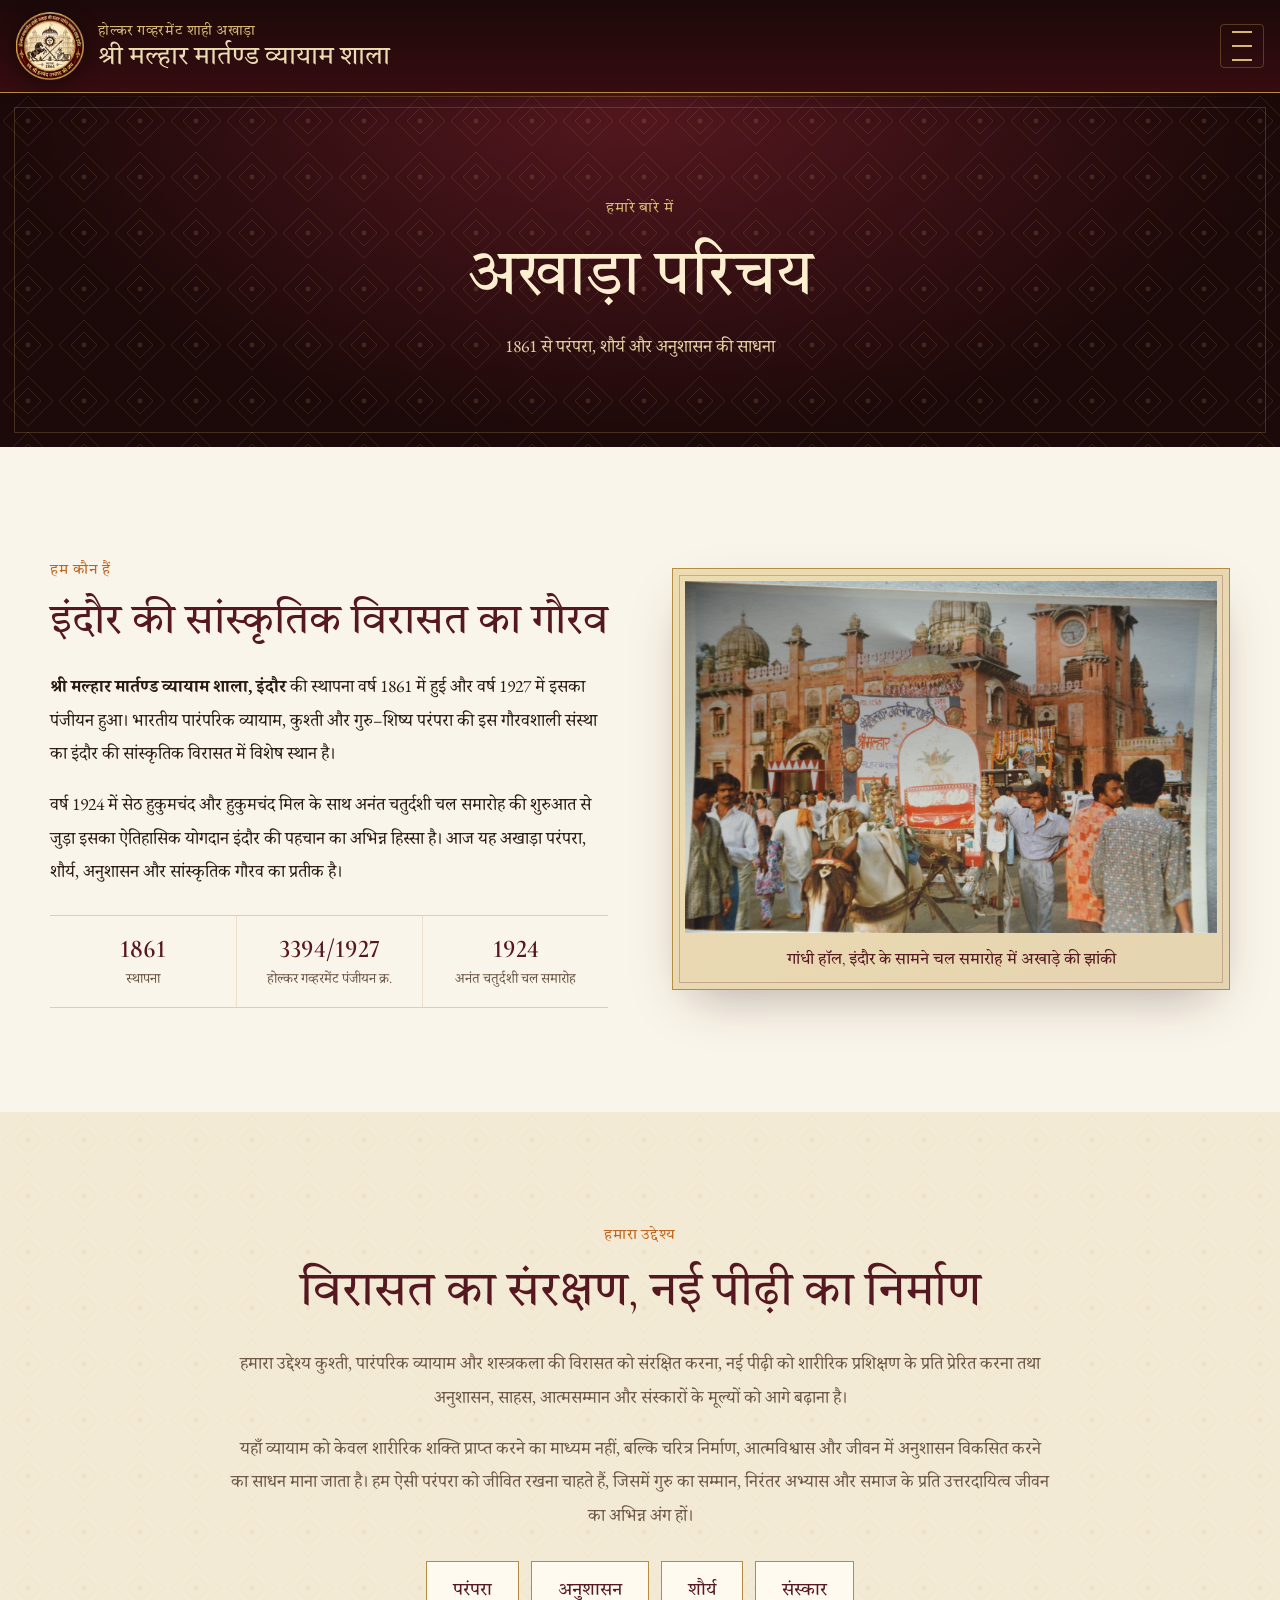
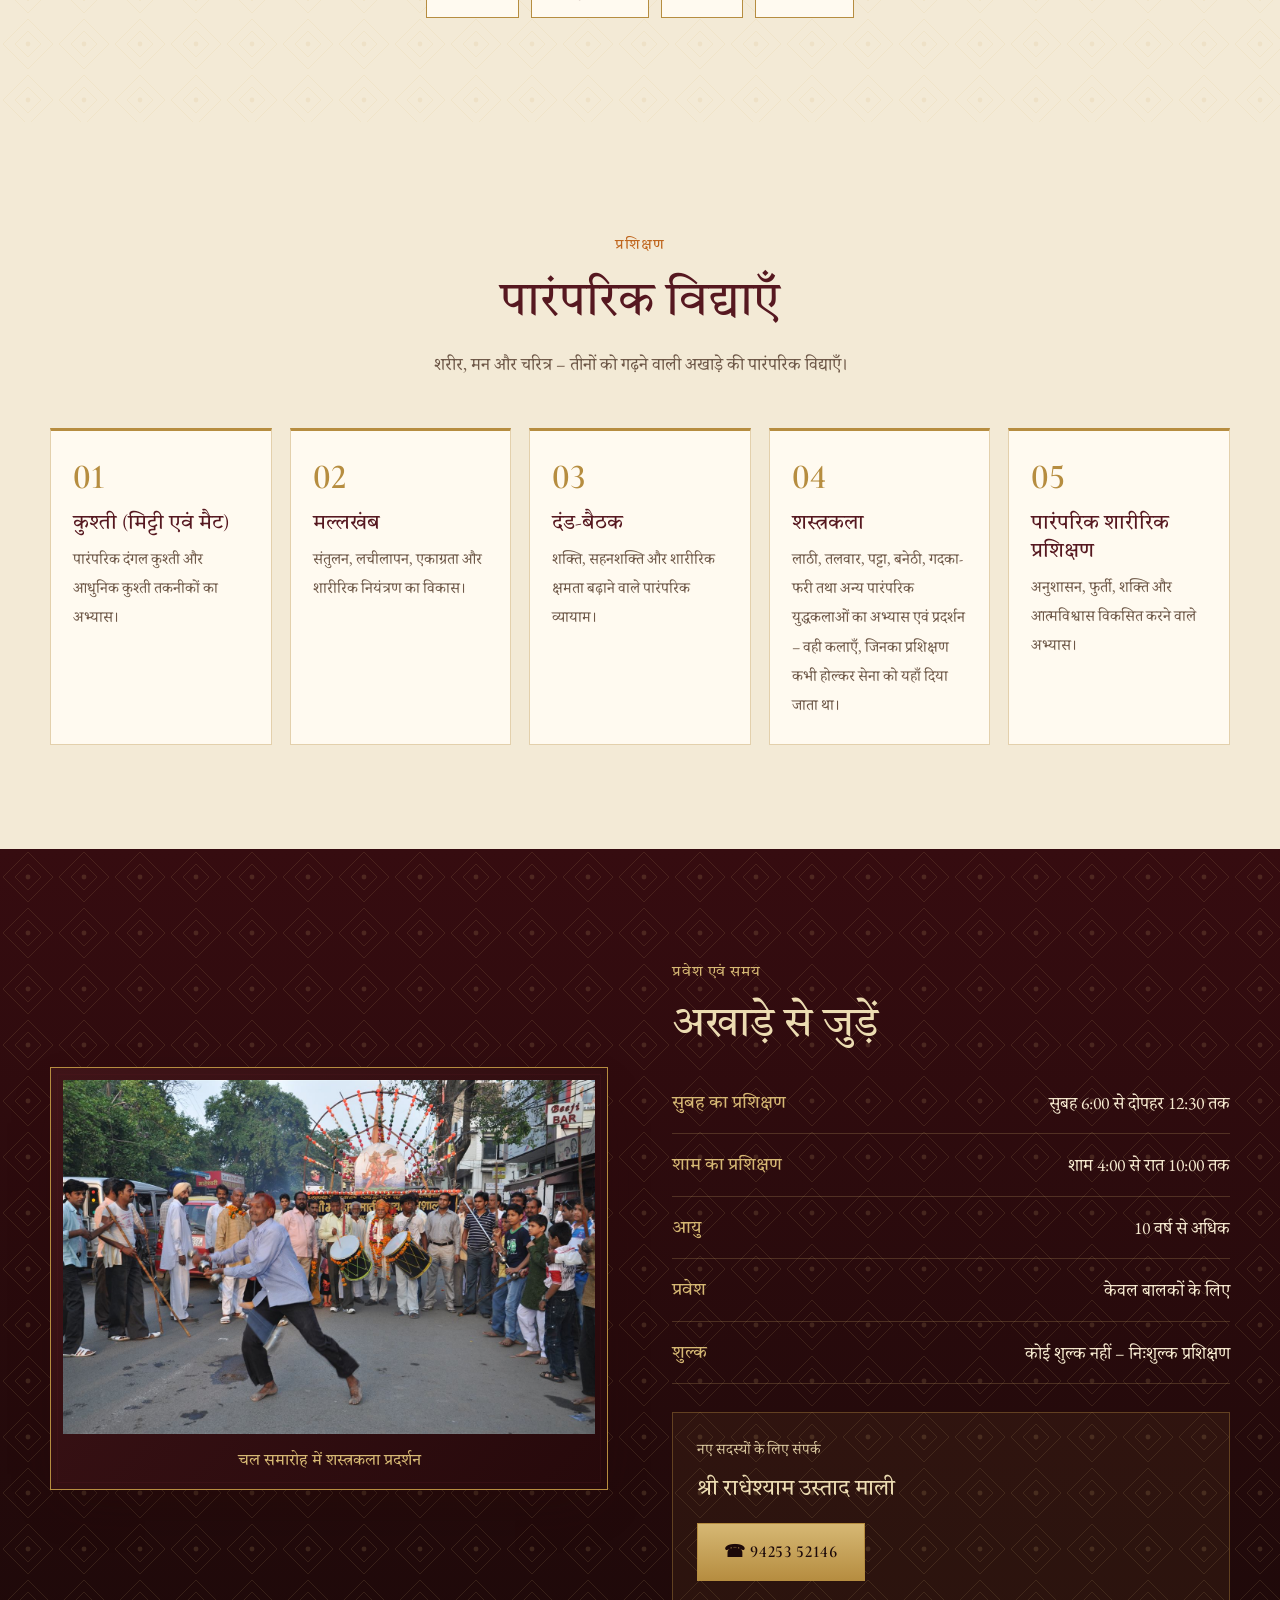
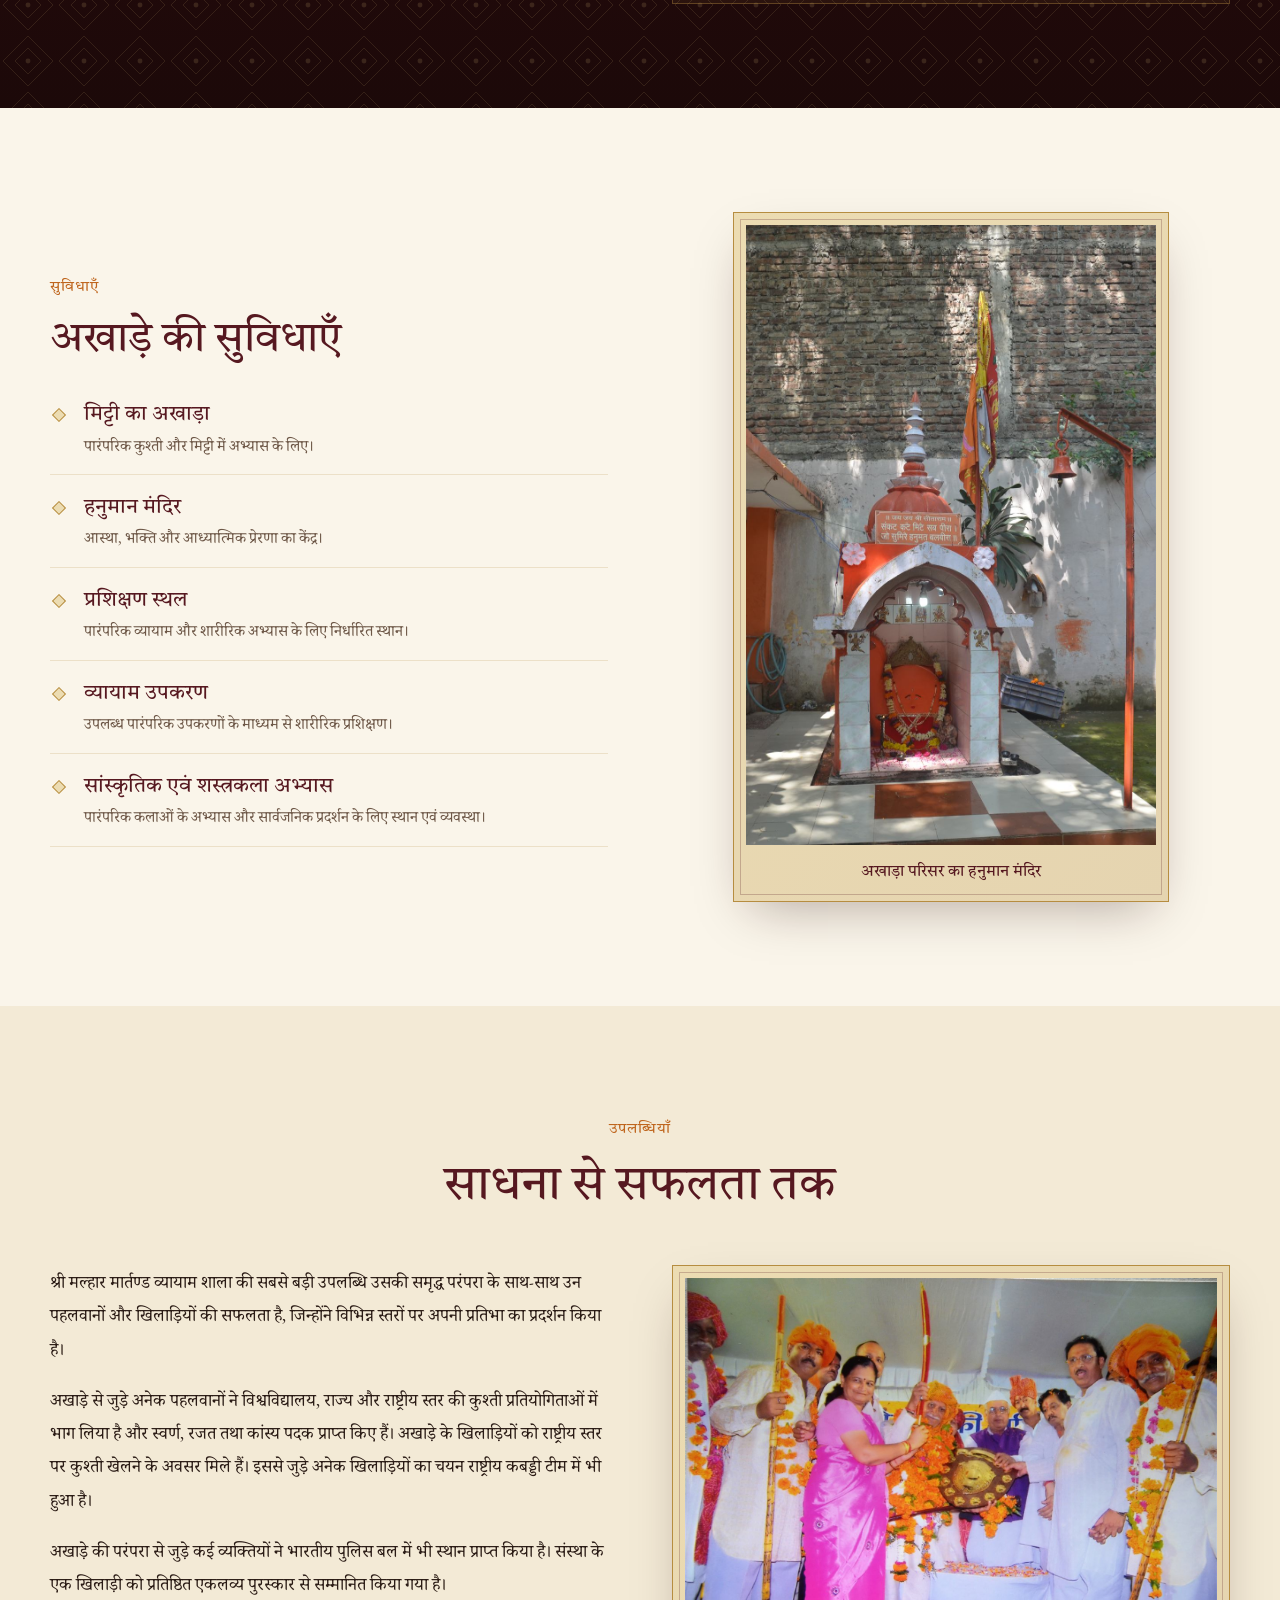
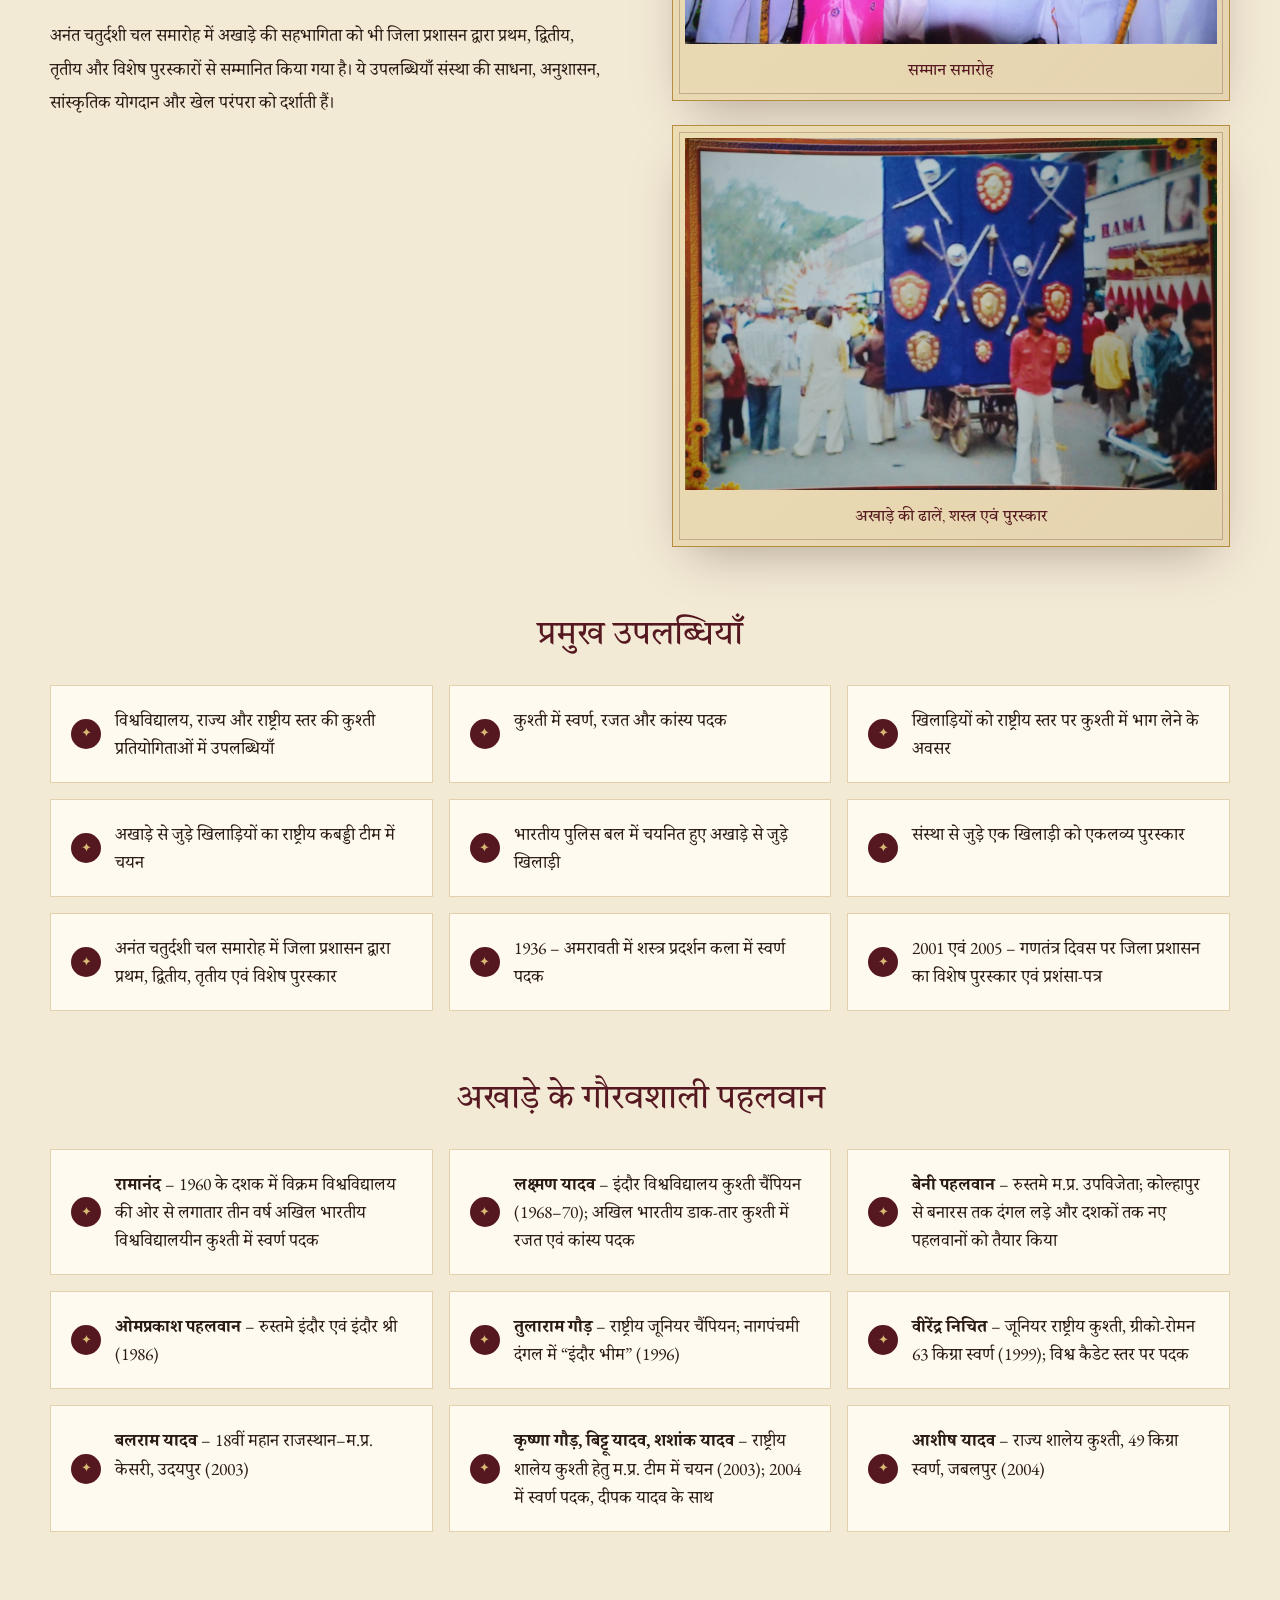
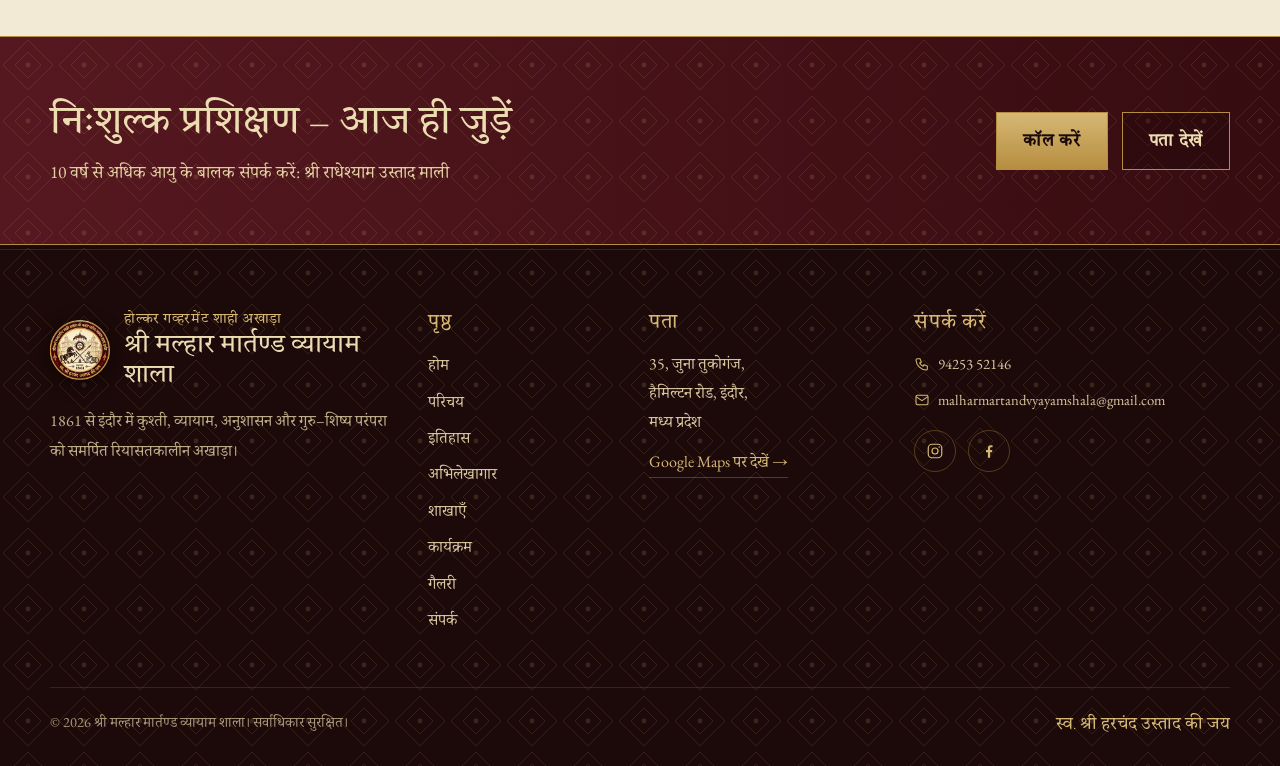
==== commit edf7de23: "Add archives page, newspaper archive, ustad portraits and event photos Co-Authored-By: Claude Opus 5" ====
--- a/about.html
+++ b/about.html
@@ -3,17 +3,19 @@
 <head>
 <meta charset="utf-8">
 <meta name="viewport" content="width=device-width, initial-scale=1">
-<title>परिचय | About – Shri Malhar Martand Vyayam Shala, Indore</title>
-<meta name="description" content="श्री मल्हार मार्तण्ड व्यायाम शाला का परिचय – अनुशासन, शक्ति और संस्कार की परंपरा। About the Holkar-era traditional akhada of Indore.">
+<title>अखाड़ा परिचय – कुश्ती, मल्लखंब, शस्त्रकला, निःशुल्क प्रशिक्षण, इंदौर | About Malhar Akhada, Indore</title>
+<meta name="description" content="मल्हार मार्तण्ड अखाड़ा, इंदौर में कुश्ती (मिट्टी व मैट), मल्लखंब, दंड-बैठक और शस्त्रकला का निःशुल्क प्रशिक्षण। Free traditional wrestling and martial-arts training in Indore.">
 <meta name="robots" content="index, follow">
+<link rel="canonical" href="https://malharmartandvyayamshala.github.io/about.html">
 <meta name="theme-color" content="#1c0909">
 <meta property="og:type" content="website">
 <meta property="og:site_name" content="Shri Malhar Martand Vyayam Shala">
 <meta property="og:locale" content="hi_IN">
 <meta property="og:locale:alternate" content="en_IN">
-<meta property="og:title" content="परिचय | About – Shri Malhar Martand Vyayam Shala, Indore">
-<meta property="og:description" content="श्री मल्हार मार्तण्ड व्यायाम शाला का परिचय – अनुशासन, शक्ति और संस्कार की परंपरा। About the Holkar-era traditional akhada of Indore.">
-<meta property="og:image" content="assets/emblem.png">
+<meta property="og:title" content="अखाड़ा परिचय – कुश्ती, मल्लखंब, शस्त्रकला, निःशुल्क प्रशिक्षण, इंदौर | About Malhar Akhada, Indore">
+<meta property="og:description" content="मल्हार मार्तण्ड अखाड़ा, इंदौर में कुश्ती (मिट्टी व मैट), मल्लखंब, दंड-बैठक और शस्त्रकला का निःशुल्क प्रशिक्षण। Free traditional wrestling and martial-arts training in Indore.">
+<meta property="og:image" content="https://malharmartandvyayamshala.github.io/assets/emblem.png">
+<meta property="og:url" content="https://malharmartandvyayamshala.github.io/about.html">
 <meta name="twitter:card" content="summary">
 <link rel="icon" type="image/png" sizes="64x64" href="assets/emblem-64.png">
 <link rel="apple-touch-icon" href="assets/emblem-192.png">
@@ -22,6 +24,7 @@
 <link rel="preconnect" href="https://fonts.gstatic.com" crossorigin>
 <link href="https://fonts.googleapis.com/css2?family=Cormorant+Garamond:ital,wght@0,500;0,600;0,700;1,500&family=EB+Garamond:ital,wght@0,400;0,500;1,400&family=Noto+Serif+Devanagari:wght@400;500;600&family=Tiro+Devanagari+Hindi&display=swap" rel="stylesheet">
 <link rel="stylesheet" href="assets/styles.css">
+<script type="application/ld+json">{"@context":"https://schema.org","@type":"BreadcrumbList","itemListElement":[{"@type":"ListItem","position":1,"name":"होम","item":"https://malharmartandvyayamshala.github.io/"},{"@type":"ListItem","position":2,"name":"परिचय","item":"https://malharmartandvyayamshala.github.io/about.html"}]}</script>
 </head>
 <body>
 <a class="skip-link" href="#main"><span class="lang-hi">मुख्य सामग्री पर जाएँ</span><span class="lang-en">Skip to content</span></a>
@@ -40,6 +43,7 @@
     <li><a href="index.html"><span class="lang-hi">होम</span><span class="lang-en">Home</span></a></li>
     <li><a href="about.html"><span class="lang-hi">परिचय</span><span class="lang-en">About</span></a></li>
     <li><a href="history.html"><span class="lang-hi">इतिहास</span><span class="lang-en">History</span></a></li>
+    <li><a href="archives.html"><span class="lang-hi">अभिलेखागार</span><span class="lang-en">Archives</span></a></li>
     <li><a href="branches.html"><span class="lang-hi">शाखाएँ</span><span class="lang-en">Branches</span></a></li>
     <li><a href="events.html"><span class="lang-hi">कार्यक्रम</span><span class="lang-en">Events</span></a></li>
     <li><a href="gallery.html"><span class="lang-hi">गैलरी</span><span class="lang-en">Gallery</span></a></li>
@@ -105,7 +109,7 @@
    <article class="event-card"><span class="event-no">01</span><h3><span class="lang-hi">कुश्ती (मिट्टी एवं मैट)</span><span class="lang-en">Kushti (Mitti &amp; Mat)</span></h3><p><span class="lang-hi">पारंपरिक दंगल कुश्ती और आधुनिक कुश्ती तकनीकों का अभ्यास।</span><span class="lang-en">Practice of traditional dangal wrestling and modern wrestling techniques.</span></p></article>
    <article class="event-card"><span class="event-no">02</span><h3><span class="lang-hi">मल्लखंब</span><span class="lang-en">Mallakhamb</span></h3><p><span class="lang-hi">संतुलन, लचीलापन, एकाग्रता और शारीरिक नियंत्रण का विकास।</span><span class="lang-en">Develops balance, flexibility, concentration and body control.</span></p></article>
    <article class="event-card"><span class="event-no">03</span><h3><span class="lang-hi">दंड-बैठक</span><span class="lang-en">Dand-Baithak</span></h3><p><span class="lang-hi">शक्ति, सहनशक्ति और शारीरिक क्षमता बढ़ाने वाले पारंपरिक व्यायाम।</span><span class="lang-en">Traditional exercises that build strength, stamina and physical capacity.</span></p></article>
-   <article class="event-card"><span class="event-no">04</span><h3><span class="lang-hi">शस्त्रकला</span><span class="lang-en">Shastra Kala</span></h3><p><span class="lang-hi">लाठी, तलवार, पट्टा तथा अन्य पारंपरिक युद्धकलाओं का अभ्यास एवं प्रदर्शन।</span><span class="lang-en">Practice and display of lathi, sword, patta and other traditional martial arts.</span></p></article>
+   <article class="event-card"><span class="event-no">04</span><h3><span class="lang-hi">शस्त्रकला</span><span class="lang-en">Shastra Kala</span></h3><p><span class="lang-hi">लाठी, तलवार, पट्टा, बनेठी, गदका-फरी तथा अन्य पारंपरिक युद्धकलाओं का अभ्यास एवं प्रदर्शन – वही कलाएँ, जिनका प्रशिक्षण कभी होल्कर सेना को यहाँ दिया जाता था।</span><span class="lang-en">Practice and display of lathi, sword, patta, banethi, gadka-fari and other traditional martial arts – the same arts once taught here to the Holkar army.</span></p></article>
    <article class="event-card"><span class="event-no">05</span><h3><span class="lang-hi">पारंपरिक शारीरिक प्रशिक्षण</span><span class="lang-en">Traditional Physical Training</span></h3><p><span class="lang-hi">अनुशासन, फुर्ती, शक्ति और आत्मविश्वास विकसित करने वाले अभ्यास।</span><span class="lang-en">Exercises that build discipline, agility, strength and confidence.</span></p></article>
   </div>
  </div>
@@ -149,9 +153,9 @@
     <li><h3><span class="lang-hi">सांस्कृतिक एवं शस्त्रकला अभ्यास</span><span class="lang-en">Cultural &amp; Shastra Kala Practice</span></h3><p><span class="lang-hi">पारंपरिक कलाओं के अभ्यास और सार्वजनिक प्रदर्शन के लिए स्थान एवं व्यवस्था।</span><span class="lang-en">Space and arrangements for practising traditional arts and for public demonstrations.</span></p></li>
    </ul>
   </div>
-  <figure class="image-frame">
-   <img src="assets/photos/ustad-pratimayen.jpg" width="1400" height="930" loading="lazy" alt="पुष्पमालाओं से सजी उस्तादों की प्रतिमाएँ – Garlanded statues of the akhada's Ustads">
-   <figcaption><span class="lang-hi">पुष्पमालाओं से सुसज्जित उस्तादों की प्रतिमाएँ</span><span class="lang-en">Garlanded statues of the akhada's Ustads</span></figcaption>
+  <figure class="image-frame frame-portrait">
+   <img src="assets/photos/hanuman-mandir.jpg" width="927" height="1400" loading="lazy" alt="अखाड़ा परिसर का हनुमान मंदिर – The Hanuman temple in the akhada premises">
+   <figcaption><span class="lang-hi">अखाड़ा परिसर का हनुमान मंदिर</span><span class="lang-en">The Hanuman temple in the akhada premises</span></figcaption>
   </figure>
  </div>
 </section>
@@ -190,6 +194,21 @@
    <li><span class="lang-hi">भारतीय पुलिस बल में चयनित हुए अखाड़े से जुड़े खिलाड़ी</span><span class="lang-en">Athletes selected into the Indian police forces</span></li>
    <li><span class="lang-hi">संस्था से जुड़े एक खिलाड़ी को एकलव्य पुरस्कार</span><span class="lang-en">An Eklavya Award for one of the akhada's athletes</span></li>
    <li><span class="lang-hi">अनंत चतुर्दशी चल समारोह में जिला प्रशासन द्वारा प्रथम, द्वितीय, तृतीय एवं विशेष पुरस्कार</span><span class="lang-en">First, second, third and special prizes from the district administration at the Anant Chaturdashi procession</span></li>
+   <li><span class="lang-hi">1936 – अमरावती में शस्त्र प्रदर्शन कला में स्वर्ण पदक</span><span class="lang-en">1936 – Gold medal for weapons-display art at Amravati</span></li>
+   <li><span class="lang-hi">2001 एवं 2005 – गणतंत्र दिवस पर जिला प्रशासन का विशेष पुरस्कार एवं प्रशंसा-पत्र</span><span class="lang-en">2001 &amp; 2005 – Special Award and certificate of appreciation from the District Administration on Republic Day</span></li>
+  </ul>
+
+  <h3 class="sub-title"><span class="lang-hi">अखाड़े के गौरवशाली पहलवान</span><span class="lang-en">Celebrated Wrestlers of the Akhada</span></h3>
+  <ul class="achievement-grid">
+   <li><span class="lang-hi"><strong>रामानंद</strong> – 1960 के दशक में विक्रम विश्वविद्यालय की ओर से लगातार तीन वर्ष अखिल भारतीय विश्वविद्यालयीन कुश्ती में स्वर्ण पदक</span><span class="lang-en"><strong>Ramanand</strong> – All-India Inter-University wrestling gold three years running for Vikram University in the 1960s</span></li>
+   <li><span class="lang-hi"><strong>लक्ष्मण यादव</strong> – इंदौर विश्वविद्यालय कुश्ती चैंपियन (1968–70); अखिल भारतीय डाक-तार कुश्ती में रजत एवं कांस्य पदक</span><span class="lang-en"><strong>Laxman Yadav</strong> – Indore University wrestling champion (1968–70); silver and bronze at the All-India Posts &amp; Telegraphs championship</span></li>
+   <li><span class="lang-hi"><strong>बेनी पहलवान</strong> – रुस्तमे म.प्र. उपविजेता; कोल्हापुर से बनारस तक दंगल लड़े और दशकों तक नए पहलवानों को तैयार किया</span><span class="lang-en"><strong>Beni Pahalwan</strong> – Runner-up, Rustam-e-M.P.; wrestled in dangals from Kolhapur to Banaras and trained new wrestlers for decades</span></li>
+   <li><span class="lang-hi"><strong>ओमप्रकाश पहलवान</strong> – रुस्तमे इंदौर एवं इंदौर श्री (1986)</span><span class="lang-en"><strong>Omprakash Pahalwan</strong> – Rustam-e-Indore and Indore Shri (1986)</span></li>
+   <li><span class="lang-hi"><strong>तुलाराम गौड़</strong> – राष्ट्रीय जूनियर चैंपियन; नागपंचमी दंगल में “इंदौर भीम” (1996)</span><span class="lang-en"><strong>Tularam Gaud</strong> – National Junior Champion; “Indore Bhim” at the Nag Panchami dangal (1996)</span></li>
+   <li><span class="lang-hi"><strong>वीरेंद्र निचित</strong> – जूनियर राष्ट्रीय कुश्ती, ग्रीको-रोमन 63 किग्रा स्वर्ण (1999); विश्व कैडेट स्तर पर पदक</span><span class="lang-en"><strong>Virendra Nichit</strong> – Junior National Greco-Roman 63 kg gold (1999); a medal at World Cadet level</span></li>
+   <li><span class="lang-hi"><strong>बलराम यादव</strong> – 18वीं महान राजस्थान–म.प्र. केसरी, उदयपुर (2003)</span><span class="lang-en"><strong>Balram Yadav</strong> – 18th Mahan Rajasthan–M.P. Kesari, Udaipur (2003)</span></li>
+   <li><span class="lang-hi"><strong>कृष्णा गौड़, बिट्टू यादव, शशांक यादव</strong> – राष्ट्रीय शालेय कुश्ती हेतु म.प्र. टीम में चयन (2003); 2004 में स्वर्ण पदक, दीपक यादव के साथ</span><span class="lang-en"><strong>Krishna Gaud, Bittu Yadav, Shashank Yadav</strong> – Selected for the M.P. team at the National School Wrestling Championship (2003); gold medals in 2004, alongside Deepak Yadav</span></li>
+   <li><span class="lang-hi"><strong>आशीष यादव</strong> – राज्य शालेय कुश्ती, 49 किग्रा स्वर्ण, जबलपुर (2004)</span><span class="lang-en"><strong>Ashish Yadav</strong> – State School Wrestling Championship, 49 kg gold, Jabalpur (2004)</span></li>
   </ul>
  </div>
 </section>
@@ -226,6 +245,7 @@
     <li><a href="index.html"><span class="lang-hi">होम</span><span class="lang-en">Home</span></a></li>
     <li><a href="about.html"><span class="lang-hi">परिचय</span><span class="lang-en">About</span></a></li>
     <li><a href="history.html"><span class="lang-hi">इतिहास</span><span class="lang-en">History</span></a></li>
+    <li><a href="archives.html"><span class="lang-hi">अभिलेखागार</span><span class="lang-en">Archives</span></a></li>
     <li><a href="branches.html"><span class="lang-hi">शाखाएँ</span><span class="lang-en">Branches</span></a></li>
     <li><a href="events.html"><span class="lang-hi">कार्यक्रम</span><span class="lang-en">Events</span></a></li>
     <li><a href="gallery.html"><span class="lang-hi">गैलरी</span><span class="lang-en">Gallery</span></a></li>
@@ -238,7 +258,11 @@
    <a class="map-link" href="https://www.google.com/maps/place/Shri+Malhar+Martand+Vyayam+Shala/@22.7214293,75.8550685,803m/data=!3m1!1e3!4m6!3m5!1s0x3962fd0b6d2d205d:0x6fe27117b743ec80!8m2!3d22.7214299!4d75.8577579!16s%2Fg%2F11bxb9sckw" target="_blank" rel="noopener"><span class="lang-hi">Google Maps पर देखें →</span><span class="lang-en">View on Google Maps →</span></a>
   </div>
   <div>
-   <h3><span class="lang-hi">जुड़ें</span><span class="lang-en">Follow</span></h3>
+   <h3><span class="lang-hi">संपर्क करें</span><span class="lang-en">Get in Touch</span></h3>
+   <ul class="footer-contact">
+    <li><a href="tel:+919425352146"><svg viewBox="0 0 24 24" fill="none" stroke="currentColor" stroke-width="1.6" aria-hidden="true"><path d="M5 4h4l2 5-2.5 1.5a11 11 0 0 0 5 5L15 13l5 2v4a2 2 0 0 1-2 2A16 16 0 0 1 3 6a2 2 0 0 1 2-2"/></svg>94253 52146</a></li>
+    <li><a href="mailto:malharmartandvyayamshala@gmail.com"><svg viewBox="0 0 24 24" fill="none" stroke="currentColor" stroke-width="1.6" aria-hidden="true"><rect x="3" y="5" width="18" height="14" rx="2"/><path d="m3 7 9 6 9-6"/></svg>malharmartandvyayamshala@gmail.com</a></li>
+   </ul>
    <div class="social">
     <a href="https://www.instagram.com/malhar.martand.vyayamshala" target="_blank" rel="noopener" aria-label="Instagram"><svg viewBox="0 0 24 24" fill="none" stroke="currentColor" stroke-width="1.6" aria-hidden="true"><rect x="3" y="3" width="18" height="18" rx="5"/><circle cx="12" cy="12" r="4"/><circle cx="17.5" cy="6.5" r="1" fill="currentColor" stroke="none"/></svg></a>
     <a href="https://www.facebook.com/malharmartandvyayamshala" target="_blank" rel="noopener" aria-label="Facebook"><svg viewBox="0 0 24 24" fill="currentColor" aria-hidden="true"><path d="M13.5 21v-7.5h2.6l.4-3h-3V8.6c0-.9.3-1.5 1.6-1.5h1.6V4.4c-.3 0-1.2-.1-2.3-.1-2.3 0-3.9 1.4-3.9 4v2.2H8v3h2.5V21h3z"/></svg></a>
--- a/assets/styles.css
+++ b/assets/styles.css
@@ -168,7 +168,7 @@
 /* ---------- Footer ---------- */
 .site-footer{position:relative;background:var(--jali),var(--night);color:#d8c69f;border-top:1px solid var(--gold);padding-top:64px;font-size:1rem}
 .site-footer::before{content:"";position:absolute;left:0;right:0;top:4px;height:1px;background:var(--line-soft)}
-.footer-grid{display:grid;grid-template-columns:1.6fr 1fr 1.2fr 1fr;gap:40px}
+.footer-grid{display:grid;grid-template-columns:1.5fr .8fr 1fr 1.4fr;gap:40px}
 .footer-brand .brand{margin-bottom:16px}
 .footer-brand .brand img{width:60px;height:60px}
 .footer-brand .brand-main{font-size:1.35rem;white-space:normal}
@@ -196,7 +196,7 @@
 }
 
 /* ---------- Responsive ---------- */
-@media (max-width:1240px){
+@media (max-width:1340px){
   .menu-toggle{display:grid}
   .site-nav{position:fixed;top:var(--header-h);left:0;right:0;bottom:0;flex-direction:column;align-items:stretch;gap:0;padding:12px 24px 32px;background:var(--jali),var(--night);overflow-y:auto;transform:translateX(100%);visibility:hidden;transition:transform .35s ease,visibility .35s}
   .site-nav.open{transform:none;visibility:visible}
@@ -235,13 +235,16 @@
 
 /* ---------- Home: lineage ---------- */
 .lineage{list-style:none;margin:0;padding:0;display:grid;grid-template-columns:repeat(4,1fr);gap:24px;position:relative;counter-reset:gen}
-.lineage::before{content:"";position:absolute;top:46px;left:12.5%;right:12.5%;height:1px;background:linear-gradient(90deg,var(--gold),var(--gold-soft),var(--gold))}
+.lineage::before{content:"";position:absolute;top:60px;left:12.5%;right:12.5%;height:1px;background:linear-gradient(90deg,var(--gold),var(--gold-soft),var(--gold))}
 .lineage-item{position:relative;text-align:center;padding:0 8px}
 .lineage-medal{position:relative;width:92px;height:92px;margin:0 auto 18px;display:grid;place-items:center;border-radius:50%;background:radial-gradient(circle at 35% 30%,var(--maroon-2),var(--oxblood));border:2px solid var(--gold);box-shadow:0 0 0 5px var(--parchment),0 0 0 6px var(--line),var(--shadow);color:var(--gold-pale);font-family:"Tiro Devanagari Hindi",serif;font-size:2rem;line-height:1}
 .lineage-role{display:block;font-family:var(--font-display);font-size:.85rem;letter-spacing:.14em;text-transform:uppercase;color:var(--saffron);margin-bottom:6px}
 html[lang="hi"] .lineage-role{letter-spacing:.03em;font-size:.95rem}
 .lineage-item h3{font-size:1.35rem;margin:0}
 .lineage-item.is-current .lineage-medal{background:radial-gradient(circle at 35% 30%,var(--gold-soft),var(--gold));color:var(--night);border-color:var(--maroon)}
+.lineage-medal.has-photo{width:120px;height:120px;overflow:hidden;background:var(--oxblood)}
+.lineage-medal.has-photo img{width:100%;height:100%;object-fit:cover;object-position:center top;border-radius:50%}
+.is-current .lineage-medal.has-photo{border-width:3px}
 
 /* ---------- Home: events ---------- */
 .event-grid{display:grid;grid-template-columns:repeat(auto-fit,minmax(200px,1fr));gap:18px}
@@ -399,3 +402,111 @@
   .event-row:nth-child(even) > figure{order:0}
   .photo-trio{grid-template-columns:1fr}
 }
+
+/* ---------- Archives page ---------- */
+.archive-filters{display:flex;flex-wrap:wrap;justify-content:center;gap:10px;margin:0 auto 40px}
+.archive-filters button{padding:9px 20px;border:1px solid var(--gold);border-radius:999px;background:#fffaf0;color:var(--maroon);font:500 1rem var(--font-display);cursor:pointer;transition:background .25s,color .25s}
+.archive-filters button:hover{background:rgba(182,141,64,.15)}
+.archive-filters button[aria-pressed="true"]{background:var(--maroon);border-color:var(--maroon);color:var(--gold-pale)}
+.archive-decade{margin:0 0 48px}
+.archive-decade[hidden]{display:none}
+.archive-decade-title{display:flex;align-items:center;gap:16px;font-size:clamp(1.5rem,3vw,2rem);margin:0 0 22px}
+.archive-decade-title::after{content:"";flex:1;height:1px;background:linear-gradient(90deg,var(--gold),transparent)}
+.archive-list{display:grid;gap:20px}
+.archive-item{display:grid;grid-template-columns:200px 1fr;gap:26px;padding:22px;background:#fffaf0;border:1px solid var(--line);border-left:3px solid var(--gold);scroll-margin-top:calc(var(--header-h) + 16px)}
+.archive-item[hidden]{display:none}
+.archive-thumbs{display:grid;gap:10px;align-content:start}
+.archive-thumb{display:block;position:relative;background:var(--parchment);border:1px solid var(--line-soft);overflow:hidden;cursor:zoom-in}
+.archive-thumb img{width:100%;height:230px;object-fit:cover;object-position:top;transition:transform .5s,opacity .3s}
+.archive-thumb.is-wide img{height:auto;object-fit:contain}
+.archive-thumb:hover img{transform:scale(1.04);opacity:.9}
+.archive-thumb::after{content:"⤢";position:absolute;right:8px;bottom:8px;width:30px;height:30px;display:grid;place-items:center;border-radius:50%;background:rgba(28,9,9,.75);color:var(--gold-pale);font-size:.9rem}
+.archive-meta{display:flex;flex-wrap:wrap;align-items:center;gap:6px 14px;margin-bottom:8px;font-family:var(--font-display);color:var(--saffron);font-size:1rem}
+.archive-meta time{font-weight:600}
+.archive-source{color:var(--muted)}
+.archive-source::before{content:"◆";margin-right:10px;font-size:.6rem;color:var(--gold);vertical-align:middle}
+.archive-item h3{font-size:1.45rem;margin:0 0 4px;font-family:"Tiro Devanagari Hindi","Noto Serif Devanagari",var(--font-display);font-weight:400;line-height:1.4}
+.archive-translation{margin:0 0 10px;font-style:italic;color:var(--maroon-2)}
+.archive-item p{margin:0 0 10px}
+.archive-item p:last-child{margin-bottom:0}
+.archive-tags{display:flex;flex-wrap:wrap;gap:6px;margin-top:12px;padding:0;list-style:none}
+.archive-tags li{padding:2px 12px;border:1px solid var(--line);border-radius:999px;font-size:.85rem;color:var(--muted);background:var(--ivory)}
+.archive-note{font-size:.95rem;color:var(--muted)}
+.archive-notes{list-style:none;margin:0;padding:0;display:grid;gap:14px;max-width:880px;margin-inline:auto}
+.archive-notes li{position:relative;padding-left:30px}
+.archive-notes li::before{content:"✦";position:absolute;left:0;top:0;color:var(--gold-soft)}
+.lightbox{max-width:min(1100px,94vw);max-height:94vh;padding:0;border:1px solid var(--gold);background:var(--night);color:var(--gold-pale)}
+.lightbox::backdrop{background:rgba(10,3,3,.85)}
+.lightbox img{max-width:100%;max-height:calc(94vh - 70px);margin:auto;object-fit:contain}
+.lightbox-bar{display:flex;align-items:center;justify-content:space-between;gap:16px;padding:10px 16px;font-family:var(--font-display)}
+.lightbox-bar a{color:var(--gold-soft);text-decoration:underline}
+.lightbox-close{flex:none;width:38px;height:38px;border:1px solid var(--gold);border-radius:50%;background:transparent;color:var(--gold-pale);font-size:1.3rem;cursor:pointer}
+@media (max-width:700px){
+  .archive-item{grid-template-columns:1fr;padding:18px}
+  .archive-thumbs{grid-template-columns:repeat(auto-fit,minmax(140px,1fr))}
+  .archive-thumb img{height:260px}
+}
+
+/* ---------- Gallery page ---------- */
+.gallery-page{grid-template-columns:repeat(auto-fill,minmax(300px,1fr))}
+.gallery-page .gallery-card{cursor:zoom-in}
+.gallery-page .gallery-card[hidden]{display:none}
+.gallery-page .gallery-card img{height:320px}
+.gallery-card.is-doc img{object-position:top;background:var(--parchment)}
+.gallery-note{text-align:center;color:var(--muted);font-size:.95rem;margin:28px 0 0}
+.lightbox-caption{font-size:1.05rem;color:var(--gold-pale)}
+.branch-banner{max-width:880px;margin:0 auto 64px}
+
+/* ---------- Footer contact ---------- */
+.footer-contact{list-style:none;margin:0 0 16px;padding:0;display:grid;gap:8px}
+.footer-contact a{display:flex;align-items:center;gap:8px;font-size:.92rem;overflow-wrap:anywhere;transition:color .2s}
+.footer-contact a:hover{color:var(--gold-pale)}
+.footer-contact svg{width:16px;height:16px;flex:none;color:var(--gold-soft)}
+
+/* ---------- Contact ---------- */
+.contact-cards{display:grid;grid-template-columns:repeat(auto-fit,minmax(280px,1fr));gap:24px}
+.contact-card{position:relative;display:flex;flex-direction:column;align-items:center;text-align:center;gap:6px;padding:38px 26px 30px;background:linear-gradient(180deg,#fffaf0,#f8efdc);border:1px solid var(--line);border-top:3px solid var(--gold)}
+.contact-card::before{content:"";position:absolute;inset:6px;border:1px solid var(--line-soft);pointer-events:none}
+.contact-icon{width:60px;height:60px;display:grid;place-items:center;border-radius:50%;background:var(--maroon);color:var(--gold-pale);box-shadow:0 0 0 5px #fffaf0,0 0 0 6px var(--line);margin-bottom:12px}
+.contact-icon svg{width:26px;height:26px}
+.contact-card h2{font-size:1.6rem;margin:0}
+.contact-card address,.contact-card p{font-style:normal;color:var(--muted);margin:0}
+.contact-big{font-family:var(--font-display);font-size:1.7rem;font-weight:600;color:var(--maroon);margin:4px 0}
+.contact-email{font-size:1.05rem;word-break:break-all}
+.contact-card .btn{margin-top:auto;position:relative}
+.contact-card address{margin-bottom:16px}
+.hours{margin:8px 0 18px;padding:0}
+.hours > div{display:flex;justify-content:space-between;gap:20px;padding:14px 0;border-bottom:1px solid var(--line)}
+.hours dt{font-family:var(--font-display);font-size:1.2rem;color:var(--maroon)}
+.hours dd{margin:0;font-weight:500}
+.hours-note{color:var(--saffron);font-size:.98rem}
+.social-links{display:flex;flex-wrap:wrap;gap:12px;margin-top:8px}
+.social-links a{display:inline-flex;align-items:center;gap:10px;padding:11px 22px;border:1px solid var(--gold);background:#fffaf0;color:var(--maroon);font-family:var(--font-display);font-size:1.08rem;transition:background .25s,color .25s}
+.social-links a:hover{background:var(--maroon);color:var(--gold-pale)}
+.social-links svg{width:20px;height:20px}
+.map-frame{position:relative;padding:12px;background:linear-gradient(135deg,var(--gold-pale),var(--sand));border:1px solid var(--gold);box-shadow:var(--shadow)}
+.map-frame iframe{display:block;width:100%;height:clamp(320px,50vw,480px);border:0;filter:sepia(.25) saturate(.9)}
+.social-list{list-style:none;margin:14px 0 0;padding:0;display:grid;gap:12px}
+.social-list a{display:flex;align-items:center;gap:16px;padding:14px 18px;background:#fffaf0;border:1px solid var(--line);transition:border-color .25s,box-shadow .25s}
+.social-list a:hover{border-color:var(--gold);box-shadow:var(--shadow)}
+.social-ico{flex:none;width:44px;height:44px;display:grid;place-items:center;border-radius:50%;background:var(--maroon);color:var(--gold-pale)}
+.social-ico svg{width:20px;height:20px}
+.social-list strong{display:block;font-family:var(--font-display);font-size:1.15rem;color:var(--maroon);line-height:1.3}
+.social-handle{display:block;font-size:.92rem;color:var(--muted);overflow-wrap:anywhere}
+
+/* ---------- SEO content blocks ---------- */
+.name-chips{list-style:none;margin:14px 0 0;padding:0;display:flex;flex-wrap:wrap;gap:10px}
+.name-chips li{padding:7px 16px;border:1px solid var(--gold);border-radius:999px;background:#fffaf0;font-family:var(--font-display);font-size:1.05rem;color:var(--maroon)}
+.faq{max-width:860px;margin:0 auto;display:grid;gap:12px}
+.faq details{background:#fffaf0;border:1px solid var(--line);transition:border-color .25s}
+.faq details[open]{border-color:var(--gold);box-shadow:var(--shadow)}
+.faq summary{position:relative;cursor:pointer;list-style:none;padding:18px 56px 18px 22px;font-family:var(--font-display);font-size:1.2rem;color:var(--maroon)}
+.faq summary::-webkit-details-marker{display:none}
+.faq summary::after{content:"+";position:absolute;right:20px;top:50%;transform:translateY(-50%);width:28px;height:28px;display:grid;place-items:center;border:1px solid var(--gold);border-radius:50%;font-size:1.1rem;color:var(--gold)}
+.faq details[open] summary::after{content:"−"}
+.faq details p{margin:0;padding:0 22px 20px;color:var(--muted)}
+.fact-note{padding:14px 18px;border-left:2px solid var(--gold);background:rgba(182,141,64,.08);font-size:.98rem}
+.awards-title{font-size:1.5rem;margin:28px 0 14px}
+.award-list{list-style:none;margin:0;padding:0;display:grid;gap:10px}
+.award-list li{display:flex;gap:16px;align-items:baseline;padding:12px 16px;background:#fffaf0;border:1px solid var(--line)}
+.award-list strong{flex:none;font-family:var(--font-display);font-size:1.4rem;color:var(--gold)}
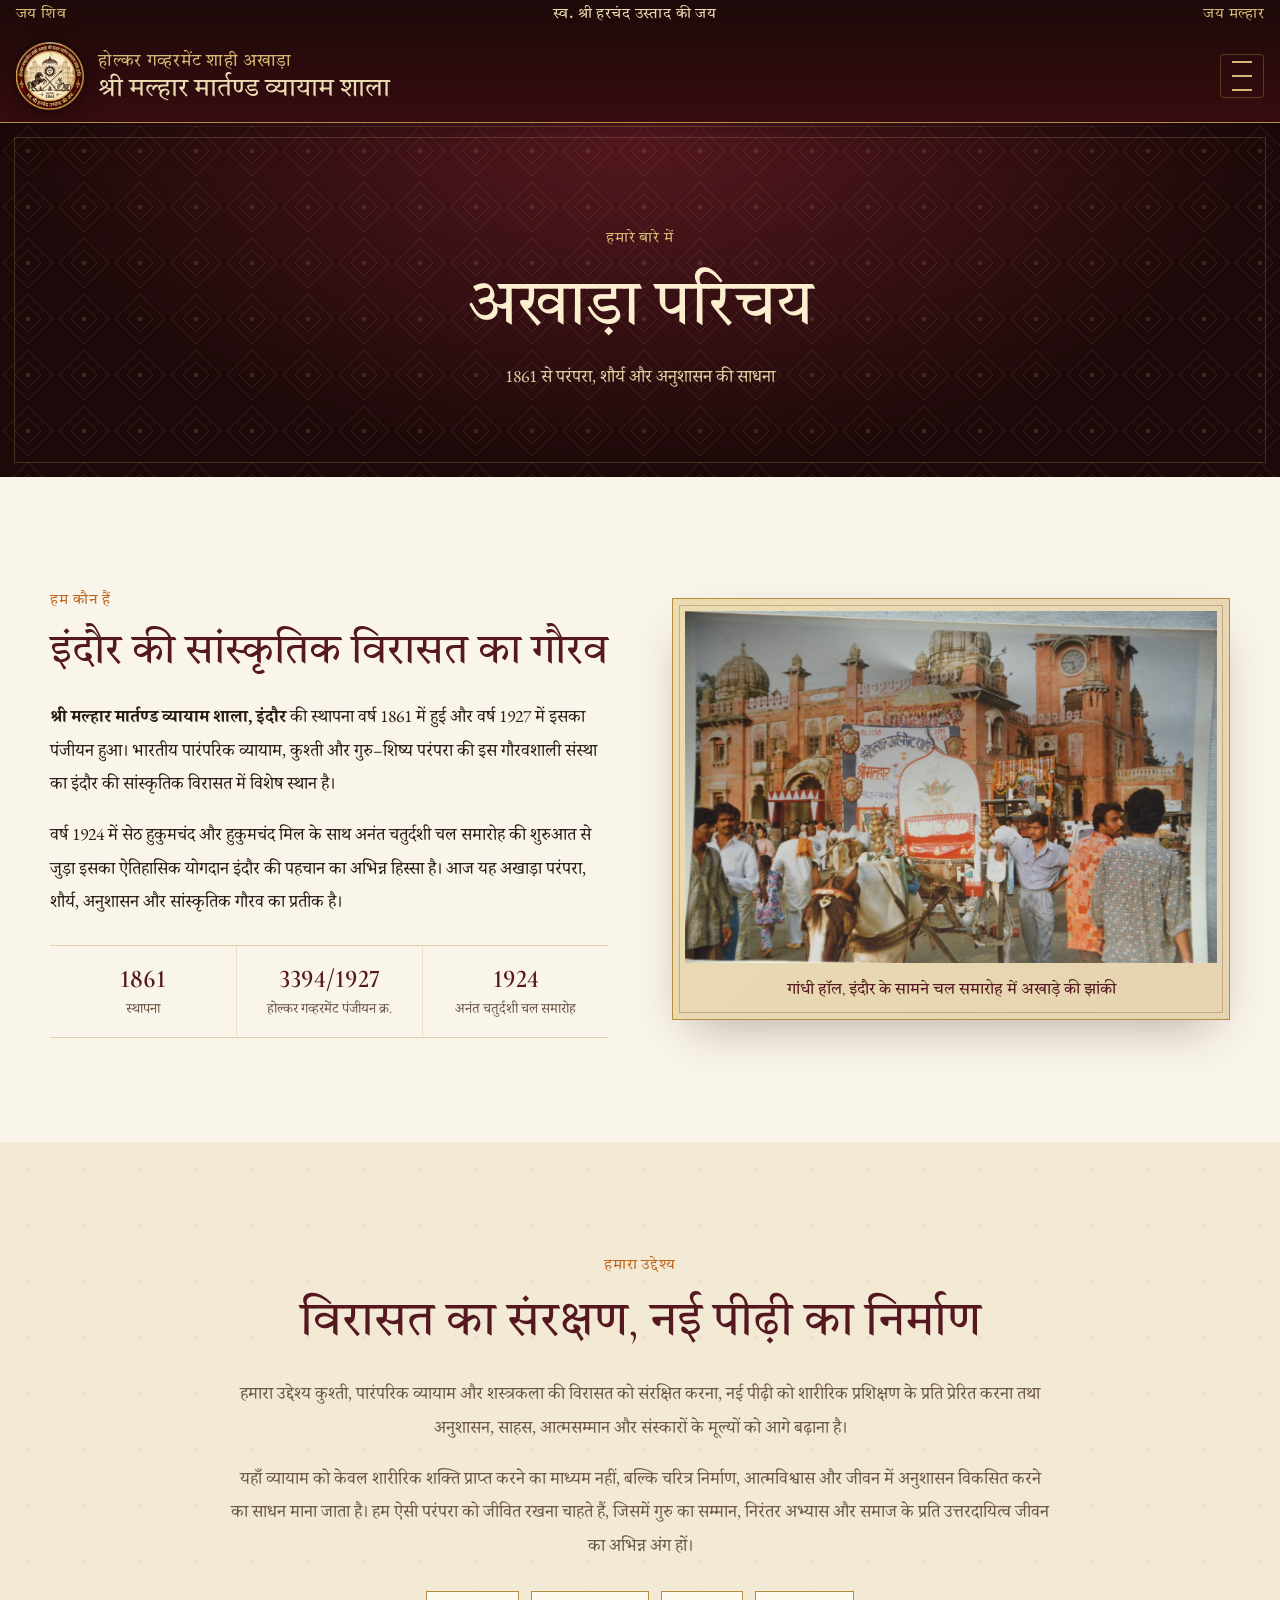
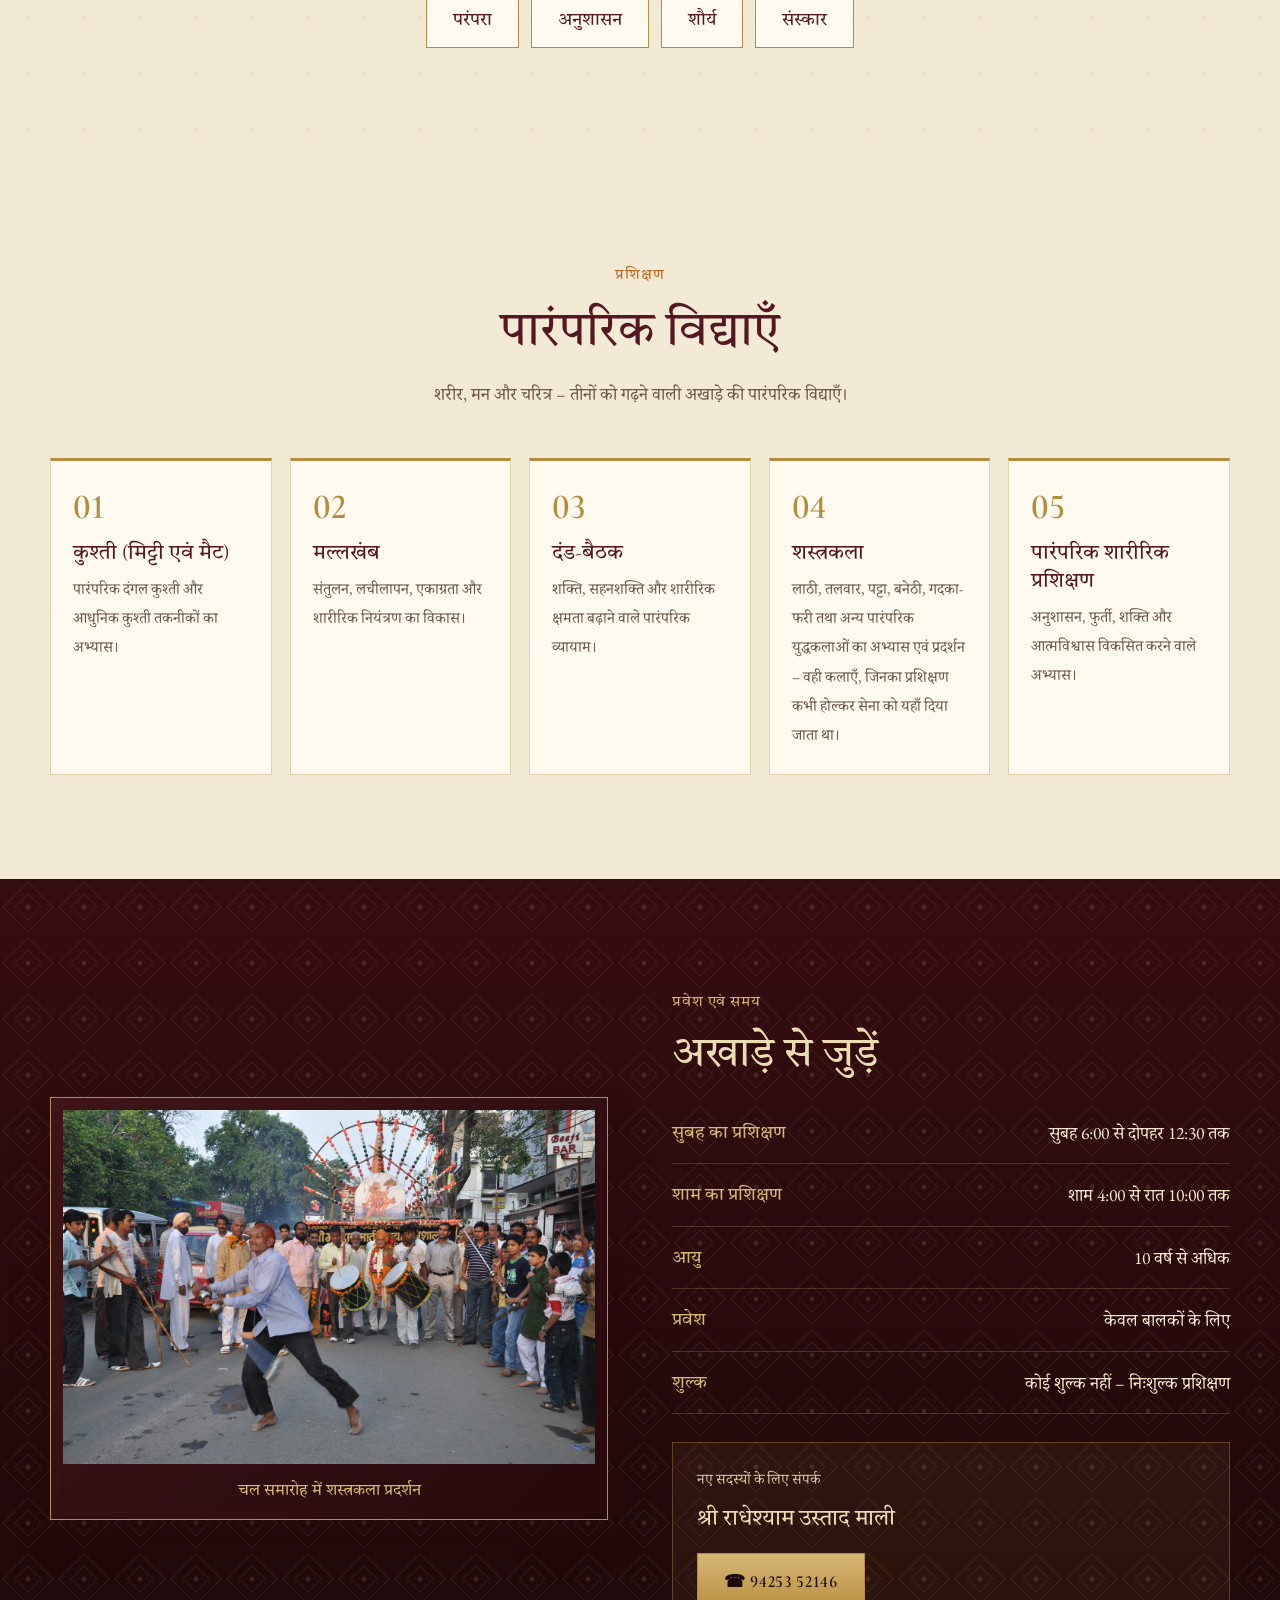
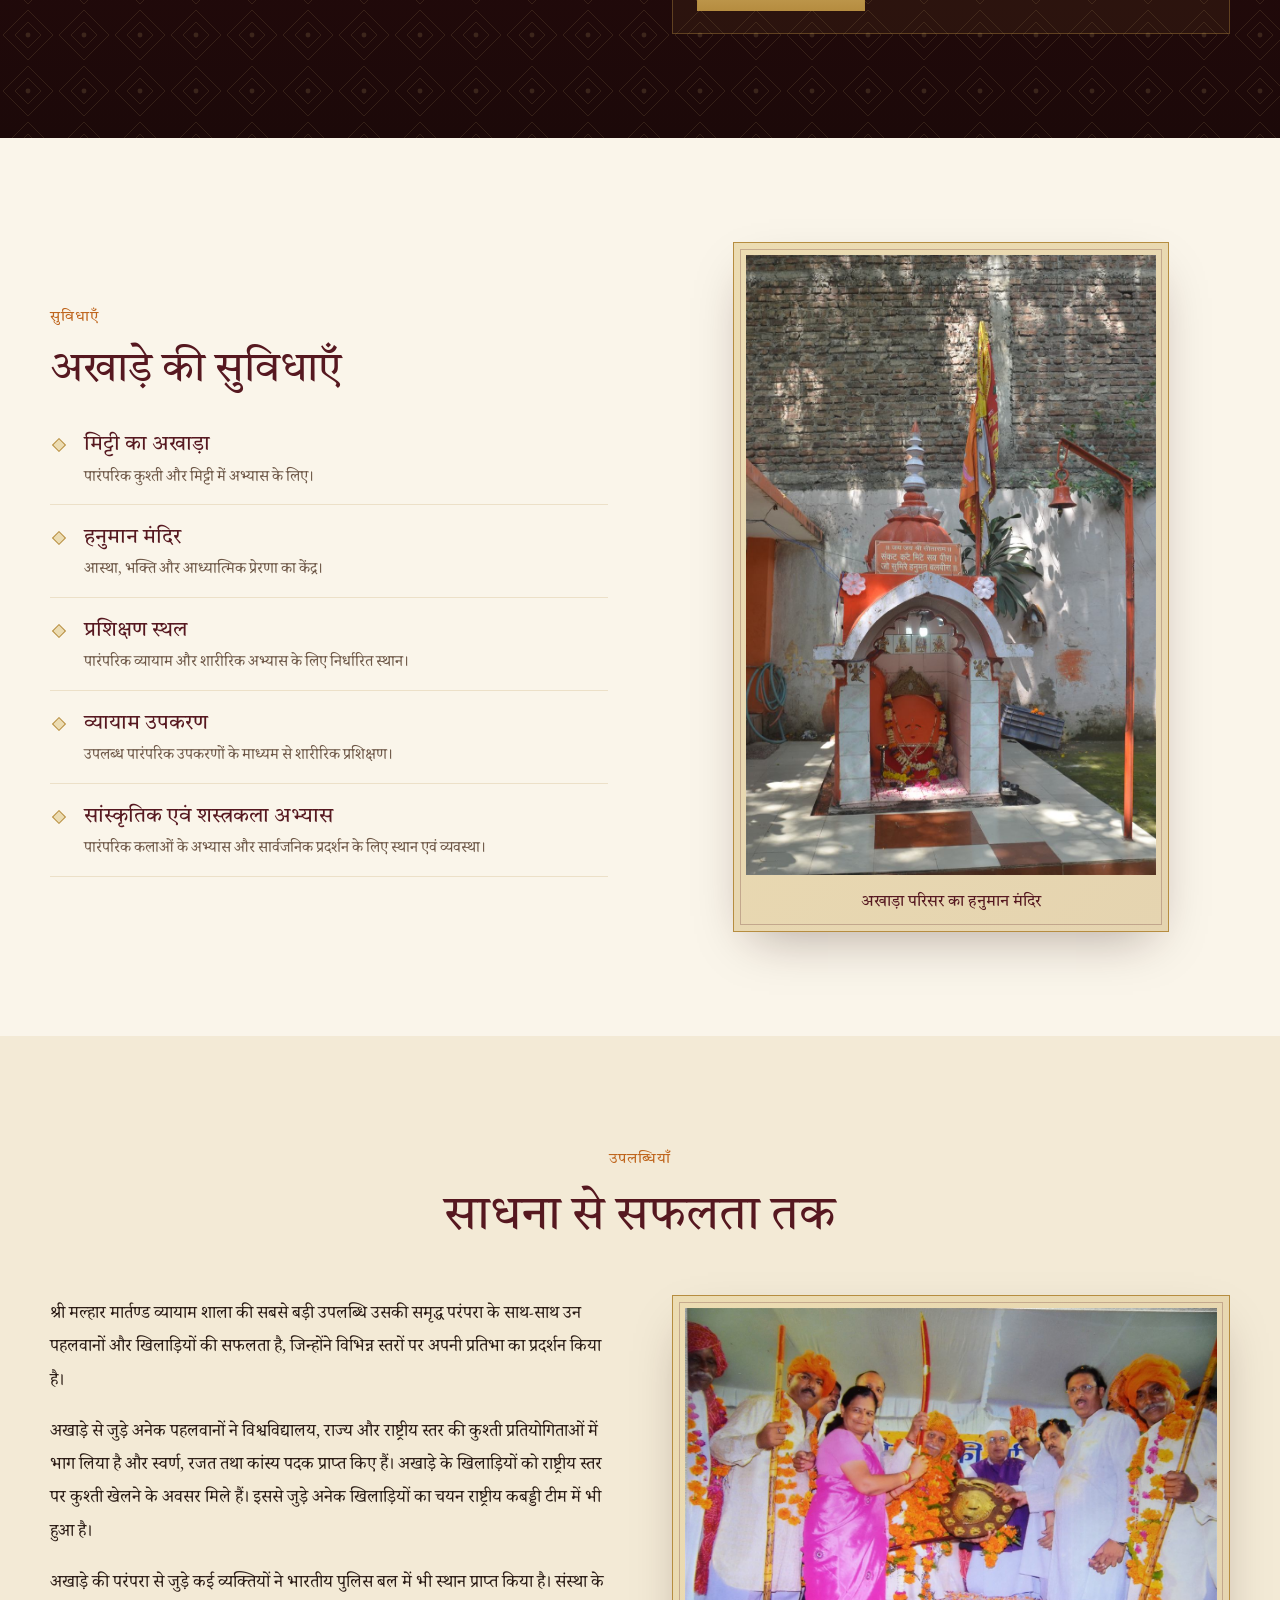
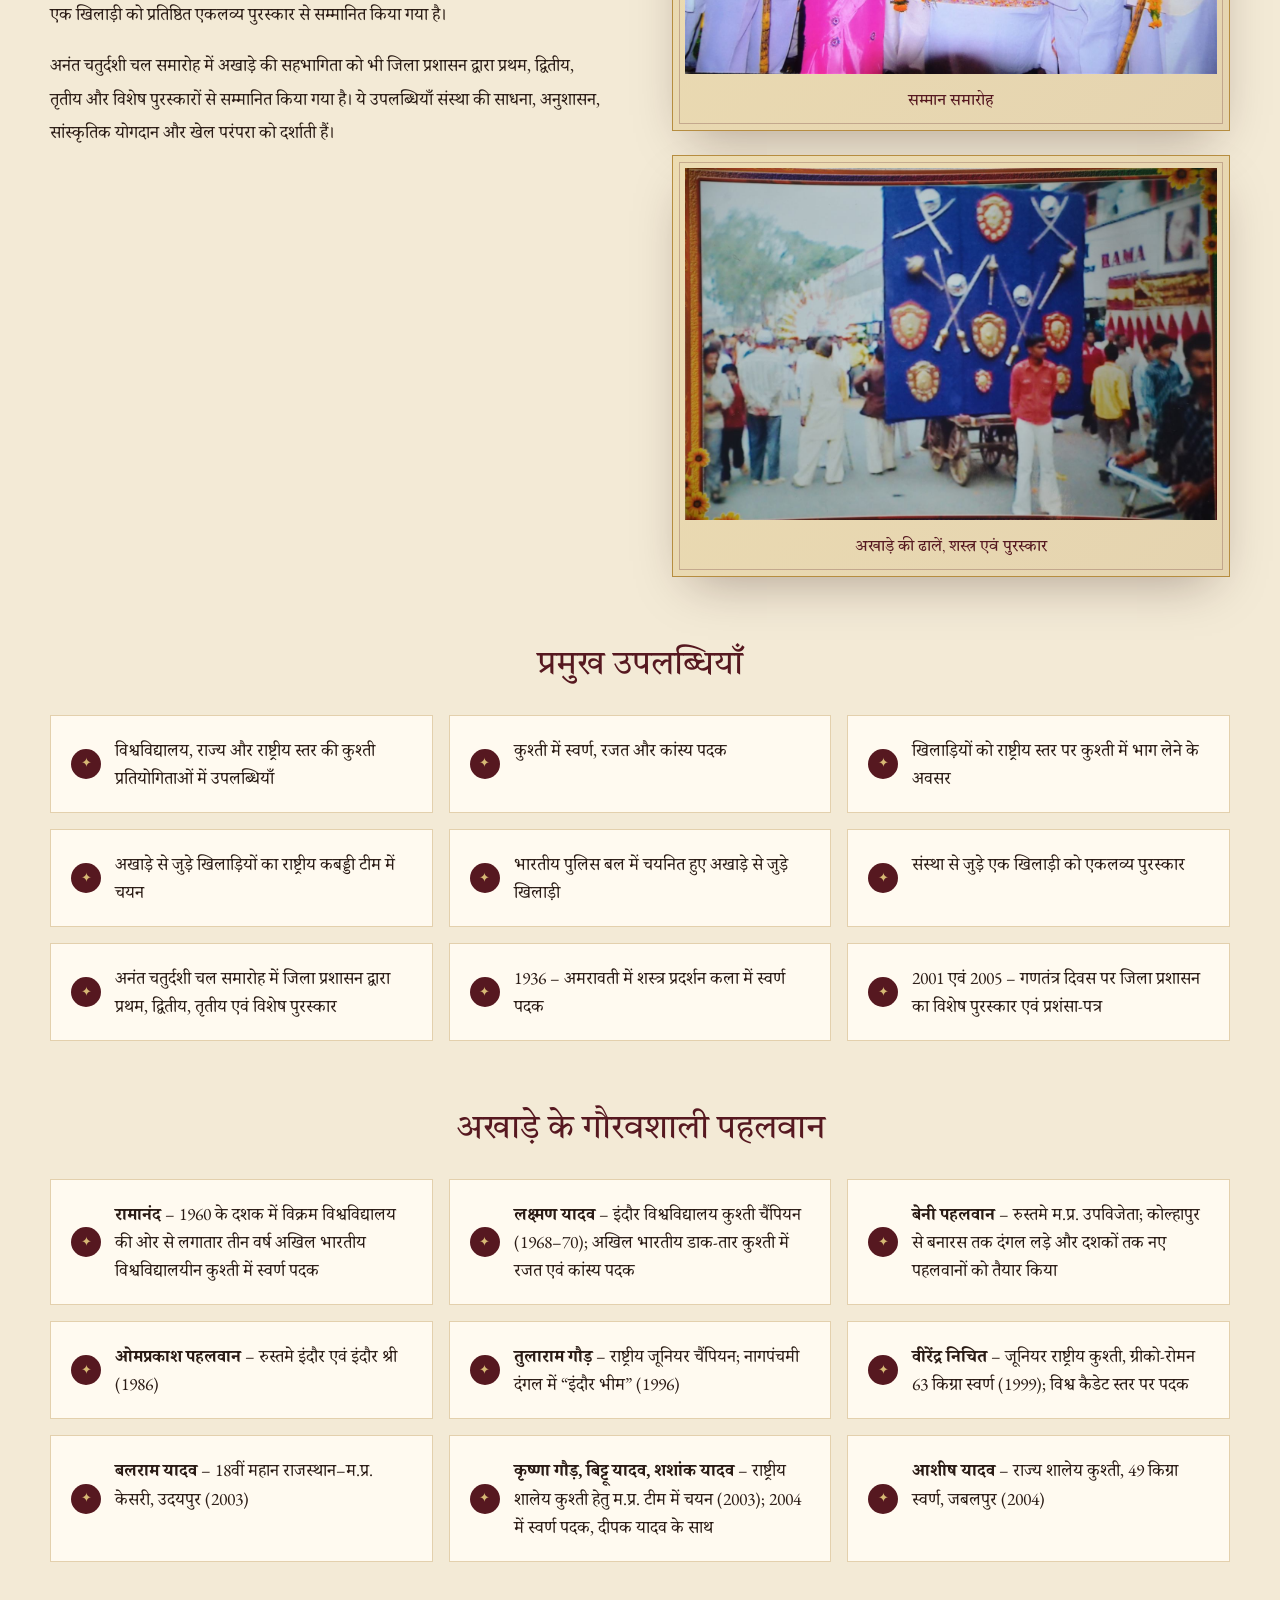
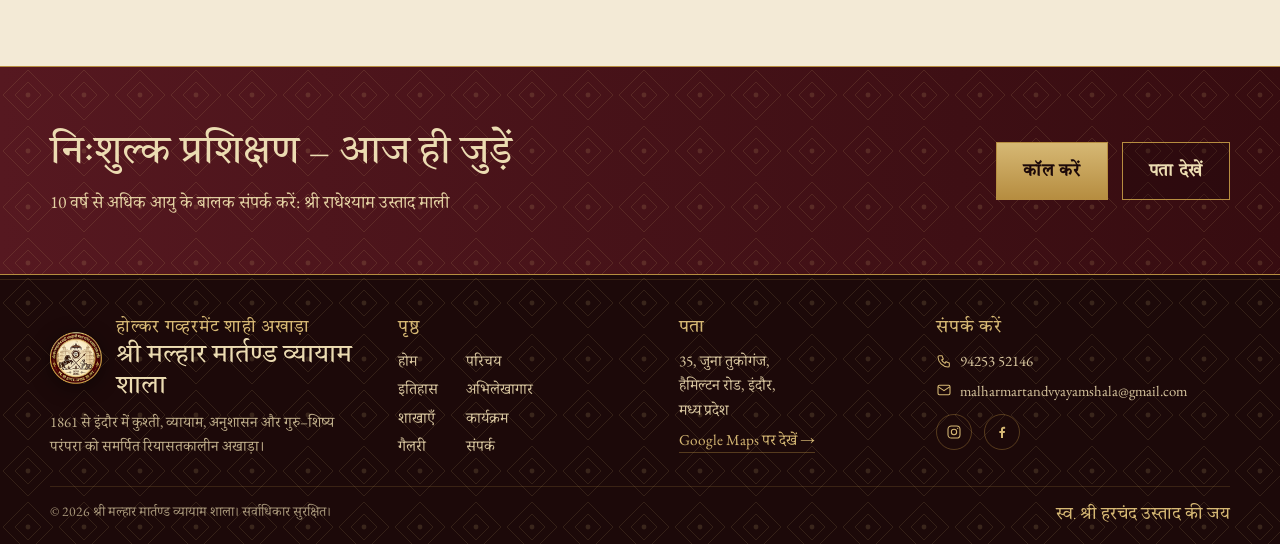
==== commit 7e2f24b7: "Add slogan strip, compact footer, larger header text, hide research notes - Top strip: जय शिव / स्व." ====
--- a/about.html
+++ b/about.html
@@ -29,6 +29,7 @@
 <body>
 <a class="skip-link" href="#main"><span class="lang-hi">मुख्य सामग्री पर जाएँ</span><span class="lang-en">Skip to content</span></a>
 <header class="site-header">
+ <div class="jay-strip" lang="hi"><span>जय शिव</span><span>स्व. श्री हरचंद उस्ताद की जय</span><span>जय मल्हार</span></div>
  <div class="header-inner">
   <a class="brand" href="index.html">
     <img src="assets/emblem-192.png" width="68" height="68" alt="श्री मल्हार मार्तण्ड व्यायाम शाला – Shri Malhar Martand Vyayam Shala">
--- a/assets/styles.css
+++ b/assets/styles.css
@@ -22,6 +22,7 @@
   --font-body:"EB Garamond","Noto Serif Devanagari","Nirmala UI",Georgia,serif;
   --font-display:"Cormorant Garamond","Tiro Devanagari Hindi","Noto Serif Devanagari",Georgia,serif;
   --header-h:92px;
+  --strip-h:30px;
   --jali:url("data:image/svg+xml,%3Csvg xmlns='http://www.w3.org/2000/svg' width='56' height='56' viewBox='0 0 56 56'%3E%3Cg fill='none' stroke='%23d6b874' stroke-opacity='.13'%3E%3Cpath d='M28 3 53 28 28 53 3 28Z'/%3E%3Cpath d='M28 15 41 28 28 41 15 28Z'/%3E%3C/g%3E%3Ccircle cx='28' cy='28' r='2.4' fill='%23d6b874' fill-opacity='.16'/%3E%3C/svg%3E");
 }
 
@@ -51,8 +52,8 @@
 .brand{display:flex;align-items:center;gap:14px;min-width:0}
 .brand img{width:68px;height:68px;flex:none;filter:drop-shadow(0 4px 10px rgba(0,0,0,.45))}
 .brand-name{display:flex;flex-direction:column;min-width:0}
-.brand-sub{font-family:var(--font-display);color:var(--gold-soft);font-size:.8rem;letter-spacing:.14em;text-transform:uppercase;line-height:1.4}
-html[lang="hi"] .brand-sub{letter-spacing:.04em;font-size:.88rem}
+.brand-sub{font-family:var(--font-display);color:var(--gold-soft);font-size:.95rem;letter-spacing:.14em;text-transform:uppercase;line-height:1.4}
+html[lang="hi"] .brand-sub{letter-spacing:.04em;font-size:1.08rem}
 .brand-main{font-family:var(--font-display);color:var(--gold-pale);font-size:1.7rem;font-weight:600;line-height:1.15;white-space:nowrap}
 html[lang="hi"] .brand-main{font-weight:400;font-size:1.65rem}
 
@@ -91,13 +92,14 @@
 .section:not(.section-dark) .btn-ghost{color:var(--maroon);background:transparent}
 
 /* ---------- Home hero ---------- */
-.hero{position:relative;min-height:min(calc(100svh - var(--header-h)),880px);display:grid;place-items:center;overflow:hidden;background:var(--night);isolation:isolate}
+.hero{position:relative;min-height:min(calc(100svh - var(--header-h) - var(--strip-h)),880px);display:grid;place-items:center;overflow:hidden;background:var(--night);isolation:isolate}
 .hero-bg{position:absolute;inset:0;z-index:-2;background:var(--jali) center/cover;opacity:.3}
 .hero::before{content:"";position:absolute;inset:0;z-index:-1;background:radial-gradient(ellipse at center,rgba(28,9,9,.15),rgba(28,9,9,.6) 80%)}
 .hero::after{content:"";position:absolute;inset:20px;border:1px solid rgba(214,184,116,.3);outline:1px solid rgba(214,184,116,.12);outline-offset:6px;pointer-events:none}
 .hero-inner{position:relative;text-align:center;color:var(--gold-pale);max-width:1000px;padding:80px 24px}
 .hero-emblem{width:clamp(140px,18vw,200px);height:auto;margin:0 auto 22px;filter:drop-shadow(0 14px 28px rgba(0,0,0,.55))}
-.hero .eyebrow{color:var(--gold-soft)}
+.hero .eyebrow{color:var(--gold-soft);font-size:1.05rem}
+html[lang="hi"] .hero .eyebrow{font-size:1.35rem}
 .hero h1{color:#fbefd0;font-size:clamp(2.1rem,5vw,4.2rem);margin:6px 0 4px;text-shadow:0 4px 24px rgba(0,0,0,.6)}
 .hero h2{color:var(--gold-soft);font-size:clamp(1.1rem,2.3vw,1.6rem);font-weight:500;font-style:italic;margin:10px 0}
 html[lang="hi"] .hero h2{font-style:normal}
@@ -198,7 +200,7 @@
 /* ---------- Responsive ---------- */
 @media (max-width:1340px){
   .menu-toggle{display:grid}
-  .site-nav{position:fixed;top:var(--header-h);left:0;right:0;bottom:0;flex-direction:column;align-items:stretch;gap:0;padding:12px 24px 32px;background:var(--jali),var(--night);overflow-y:auto;transform:translateX(100%);visibility:hidden;transition:transform .35s ease,visibility .35s}
+  .site-nav{position:fixed;top:calc(var(--header-h) + var(--strip-h));left:0;right:0;bottom:0;flex-direction:column;align-items:stretch;gap:0;padding:12px 24px 32px;background:var(--jali),var(--night);overflow-y:auto;transform:translateX(100%);visibility:hidden;transition:transform .35s ease,visibility .35s}
   .site-nav.open{transform:none;visibility:visible}
   .nav-list{flex-direction:column;align-items:stretch}
   .nav-list a{padding:14px 4px;font-size:1.25rem;border-bottom:1px solid var(--line-soft)}
@@ -218,8 +220,11 @@
   :root{--header-h:76px}
   .brand{gap:10px}
   .brand img{width:52px;height:52px}
-  .brand-sub{font-size:.62rem;letter-spacing:.08em}
-  html[lang="hi"] .brand-sub{font-size:.74rem}
+  .brand-sub{font-size:.72rem;letter-spacing:.08em}
+  html[lang="en"] .brand-sub{letter-spacing:.03em;white-space:nowrap;font-size:.7rem}
+  html[lang="en"] .brand-main{font-size:1.02rem}
+  .hero .eyebrow{letter-spacing:.1em}
+  html[lang="hi"] .brand-sub{font-size:.86rem}
   .brand-main,html[lang="hi"] .brand-main{font-size:1.12rem;white-space:normal}
   .footer-grid{grid-template-columns:1fr}
   .footer-bottom{flex-direction:column}
@@ -383,7 +388,7 @@
 .calendar strong{font-family:var(--font-display);font-size:1.3rem;font-weight:500;color:var(--maroon);line-height:1.3;margin:4px 0}
 .cal-month{font-size:.85rem;color:var(--muted)}
 .event-rows .container{display:grid;gap:clamp(56px,8vw,96px)}
-.event-row{display:grid;grid-template-columns:1fr 1fr;gap:clamp(32px,5vw,64px);align-items:center;scroll-margin-top:calc(var(--header-h) + 24px)}
+.event-row{display:grid;grid-template-columns:1fr 1fr;gap:clamp(32px,5vw,64px);align-items:center;scroll-margin-top:calc(var(--header-h) + var(--strip-h) + 24px)}
 .event-row:nth-child(even) > figure{order:2}
 .event-row h2{font-size:clamp(1.9rem,3.4vw,2.6rem)}
 .event-row .event-no{font-size:3rem}
@@ -413,7 +418,7 @@
 .archive-decade-title{display:flex;align-items:center;gap:16px;font-size:clamp(1.5rem,3vw,2rem);margin:0 0 22px}
 .archive-decade-title::after{content:"";flex:1;height:1px;background:linear-gradient(90deg,var(--gold),transparent)}
 .archive-list{display:grid;gap:20px}
-.archive-item{display:grid;grid-template-columns:200px 1fr;gap:26px;padding:22px;background:#fffaf0;border:1px solid var(--line);border-left:3px solid var(--gold);scroll-margin-top:calc(var(--header-h) + 16px)}
+.archive-item{display:grid;grid-template-columns:200px 1fr;gap:26px;padding:22px;background:#fffaf0;border:1px solid var(--line);border-left:3px solid var(--gold);scroll-margin-top:calc(var(--header-h) + var(--strip-h) + 16px)}
 .archive-item[hidden]{display:none}
 .archive-thumbs{display:grid;gap:10px;align-content:start}
 .archive-thumb{display:block;position:relative;background:var(--parchment);border:1px solid var(--line-soft);overflow:hidden;cursor:zoom-in}
@@ -510,3 +515,29 @@
 .award-list{list-style:none;margin:0;padding:0;display:grid;gap:10px}
 .award-list li{display:flex;gap:16px;align-items:baseline;padding:12px 16px;background:#fffaf0;border:1px solid var(--line)}
 .award-list strong{flex:none;font-family:var(--font-display);font-size:1.4rem;color:var(--gold)}
+
+/* ---------- Compact footer ---------- */
+.site-footer{padding-top:40px;font-size:.95rem;line-height:1.6}
+.footer-grid{grid-template-columns:1.4fr 1.1fr 1fr 1.3fr;gap:32px}
+.footer-brand .brand{margin-bottom:10px}
+.footer-brand .brand img{width:52px;height:52px}
+.footer-brand .brand-main{font-size:1.2rem}
+.footer-brand p{margin:0;font-size:.92rem}
+.site-footer h3{font-size:1.1rem;margin-bottom:10px}
+.footer-links{grid-template-columns:repeat(2,auto);justify-content:start;column-gap:28px;row-gap:4px}
+.site-footer address{line-height:1.6}
+.map-link{margin-top:6px}
+.footer-contact{gap:6px;margin-bottom:12px}
+.social a{width:36px;height:36px}
+.social svg{width:16px;height:16px}
+.footer-bottom{margin-top:28px;padding:14px 0 16px;font-size:.85rem}
+@media (max-width:900px){.footer-grid{gap:24px}}
+@media (max-width:600px){.site-footer{padding-top:32px}.footer-bottom{gap:4px}}
+
+/* ---------- Slogan strip ---------- */
+.jay-strip{height:var(--strip-h);display:flex;align-items:center;justify-content:space-between;gap:12px;width:min(1320px,100% - 32px);margin-inline:auto;font-family:"Tiro Devanagari Hindi","Noto Serif Devanagari",serif;font-size:.95rem;letter-spacing:.03em;color:var(--gold-soft);white-space:nowrap}
+.jay-strip span:nth-child(2){color:var(--gold-pale)}
+.site-header{border-top:0}
+.jay-strip::after{content:none}
+@media (max-width:600px){:root{--strip-h:26px}.jay-strip{font-size:.78rem;gap:8px}}
+@media (max-width:360px){.jay-strip{font-size:.7rem}}
